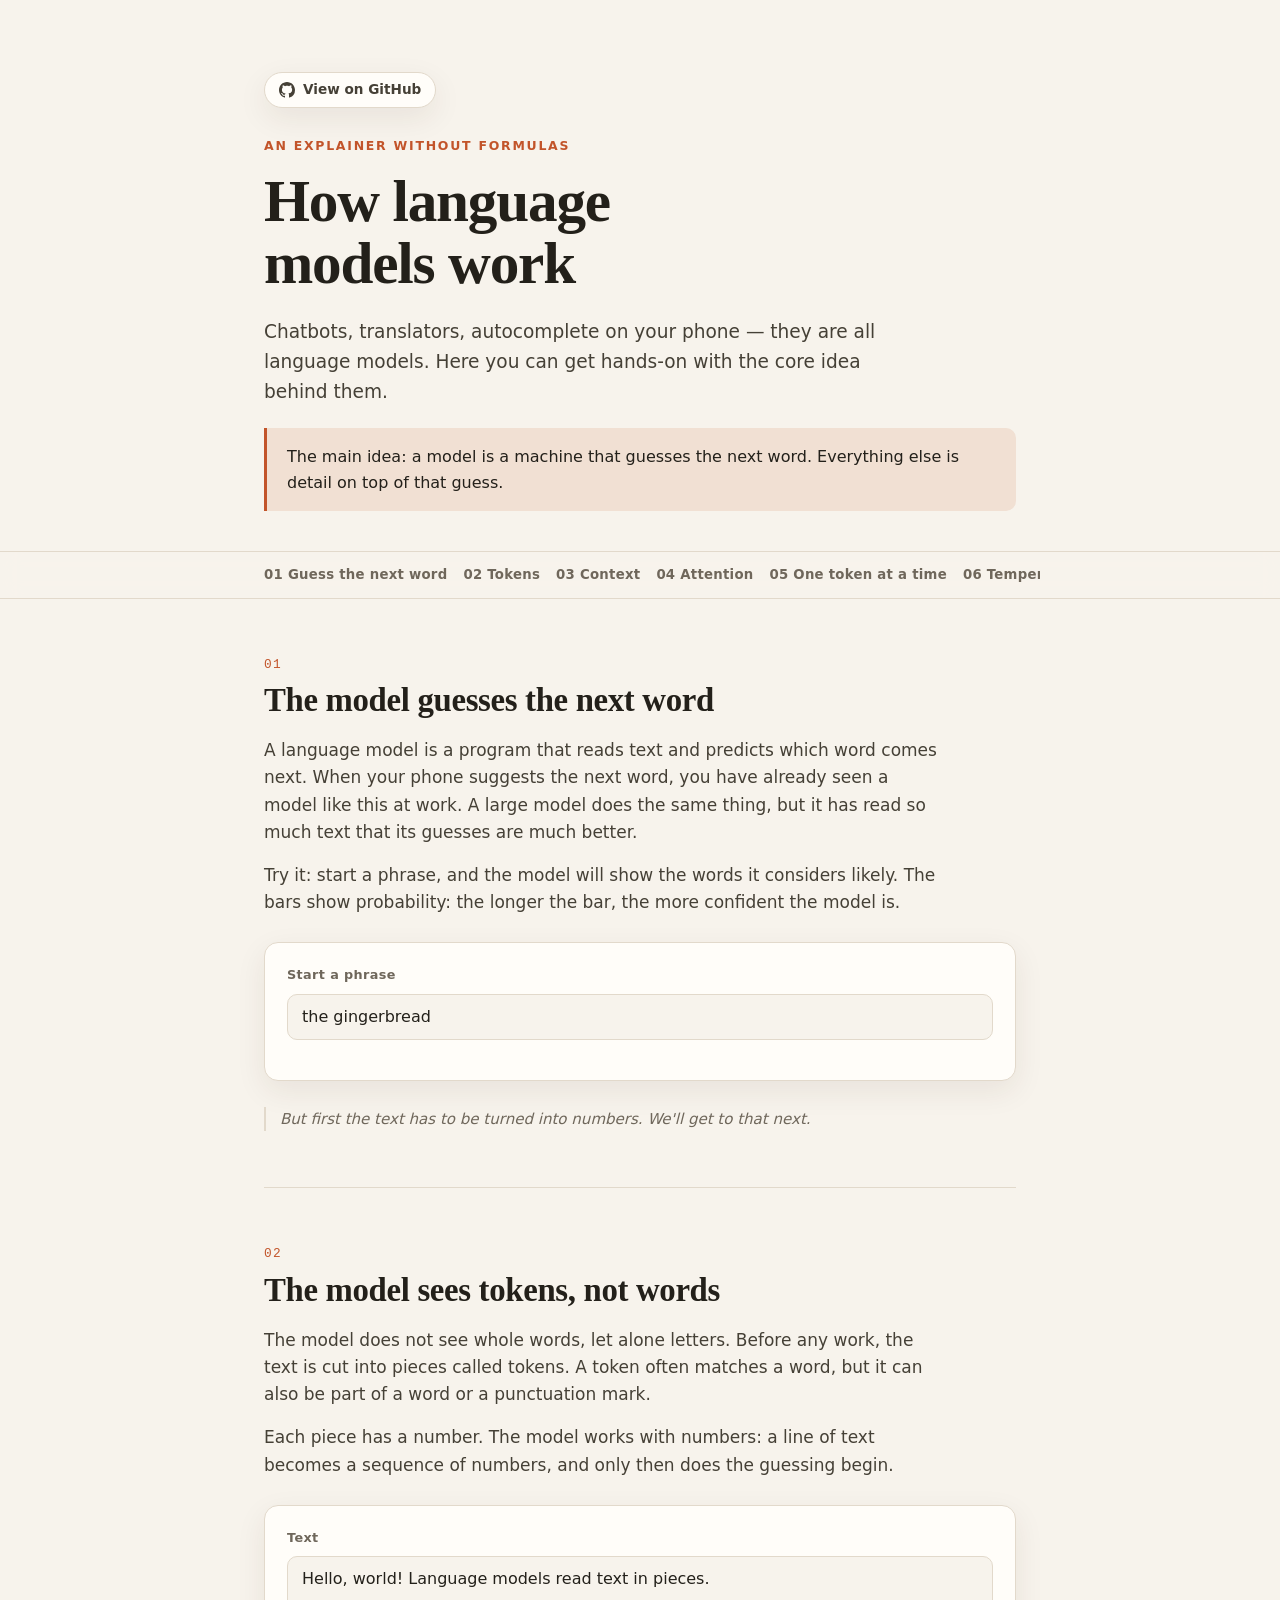
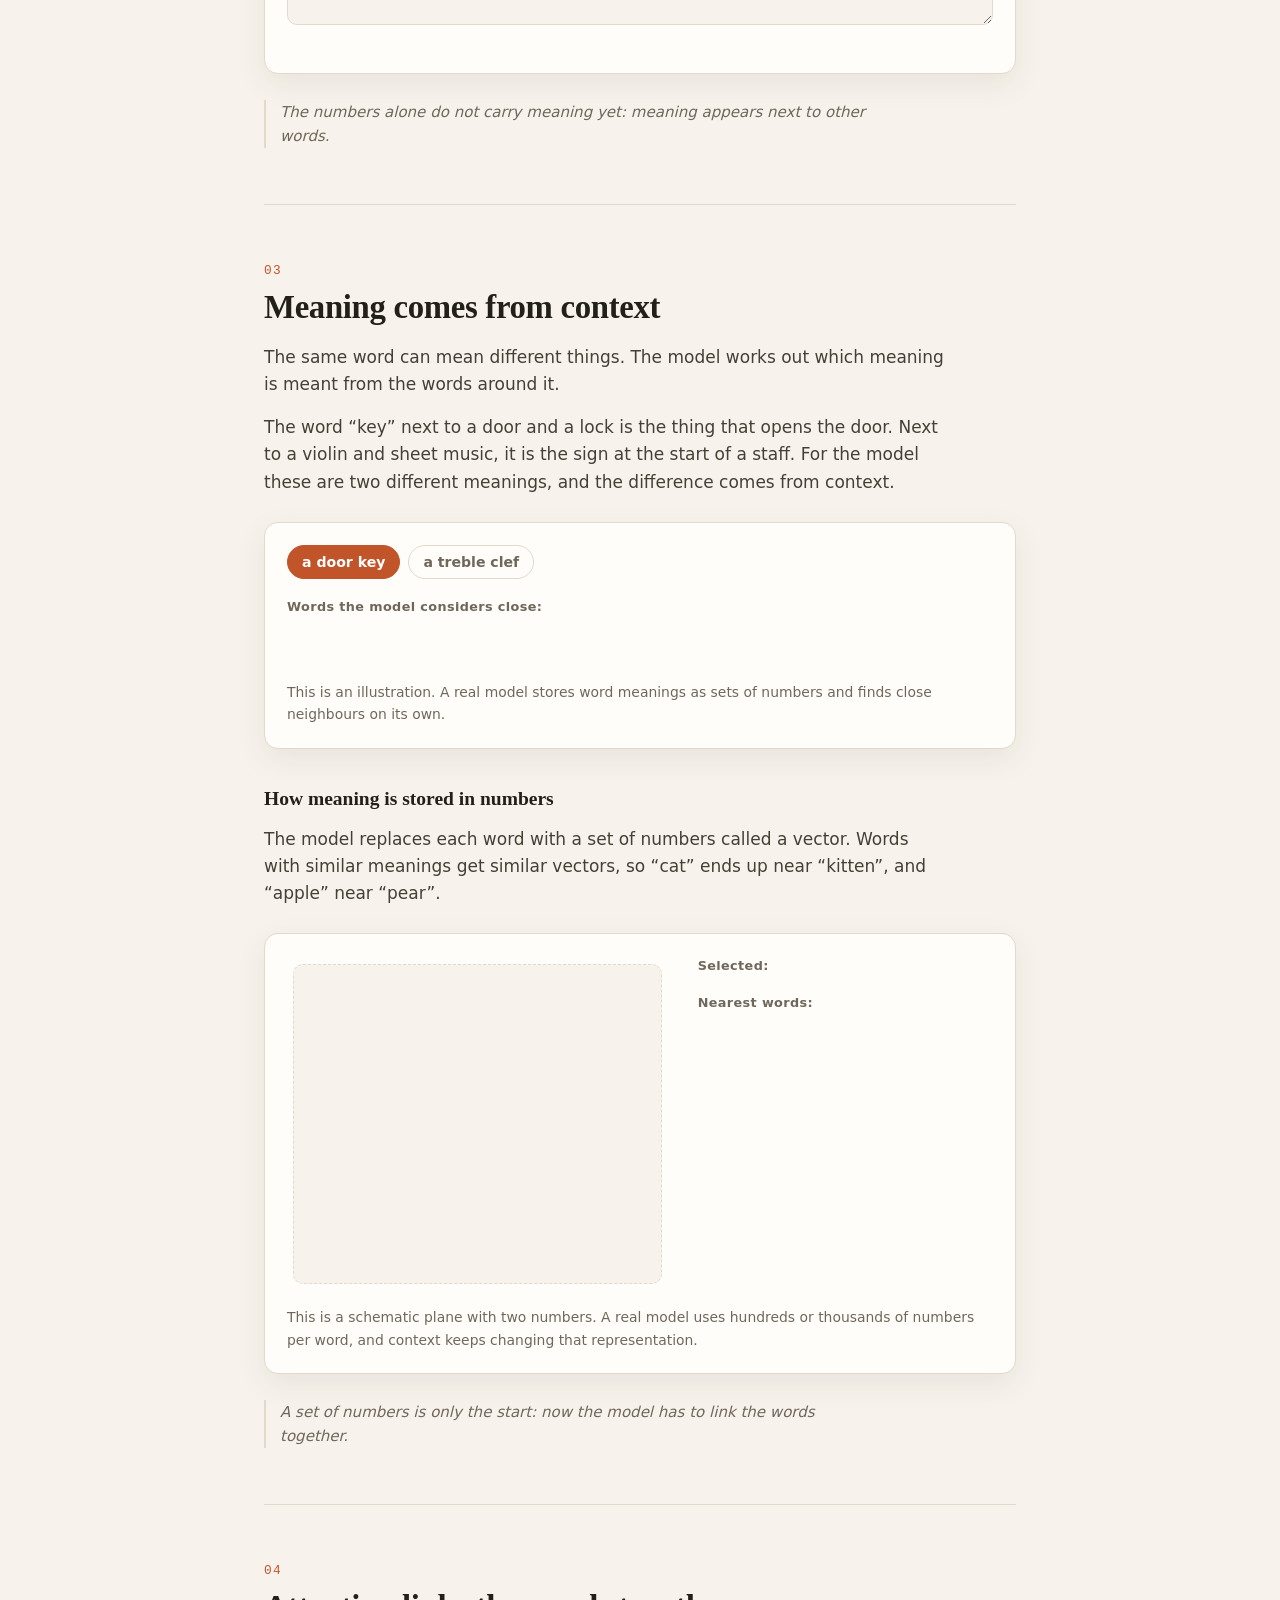
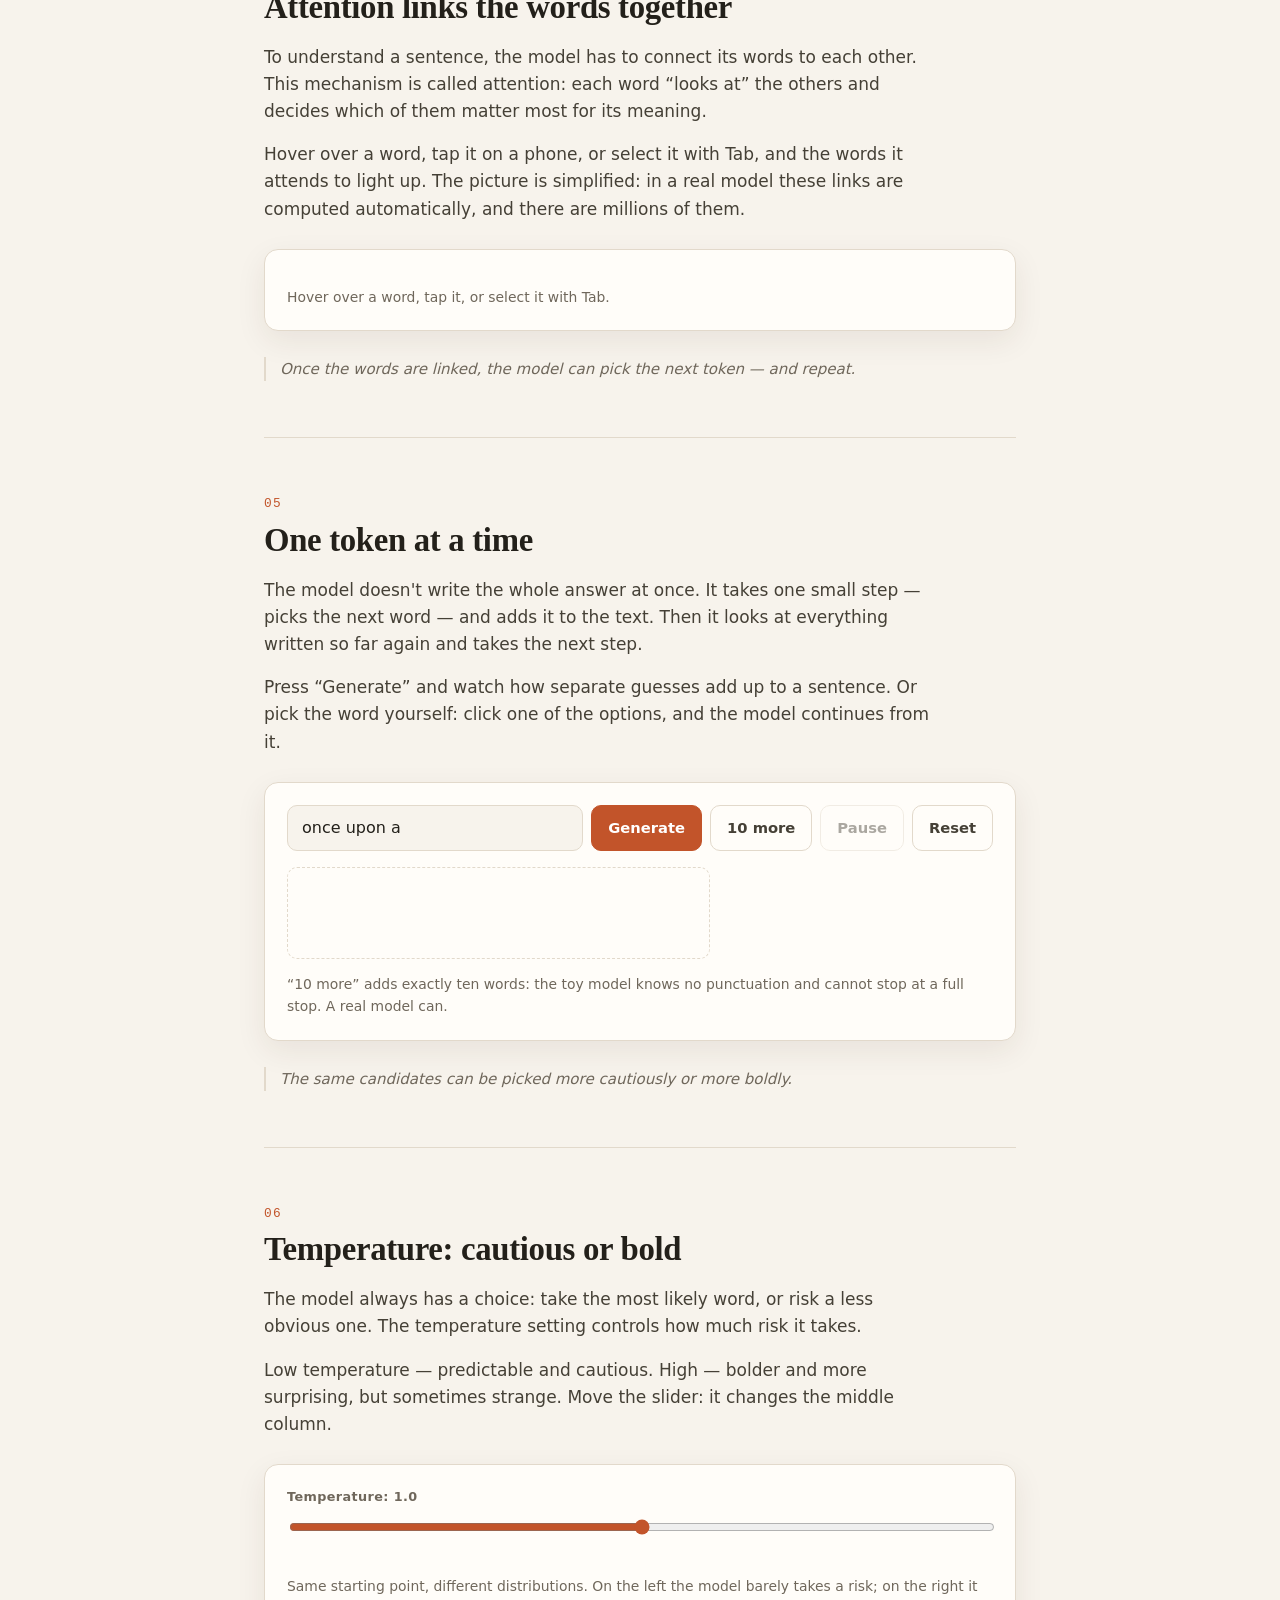
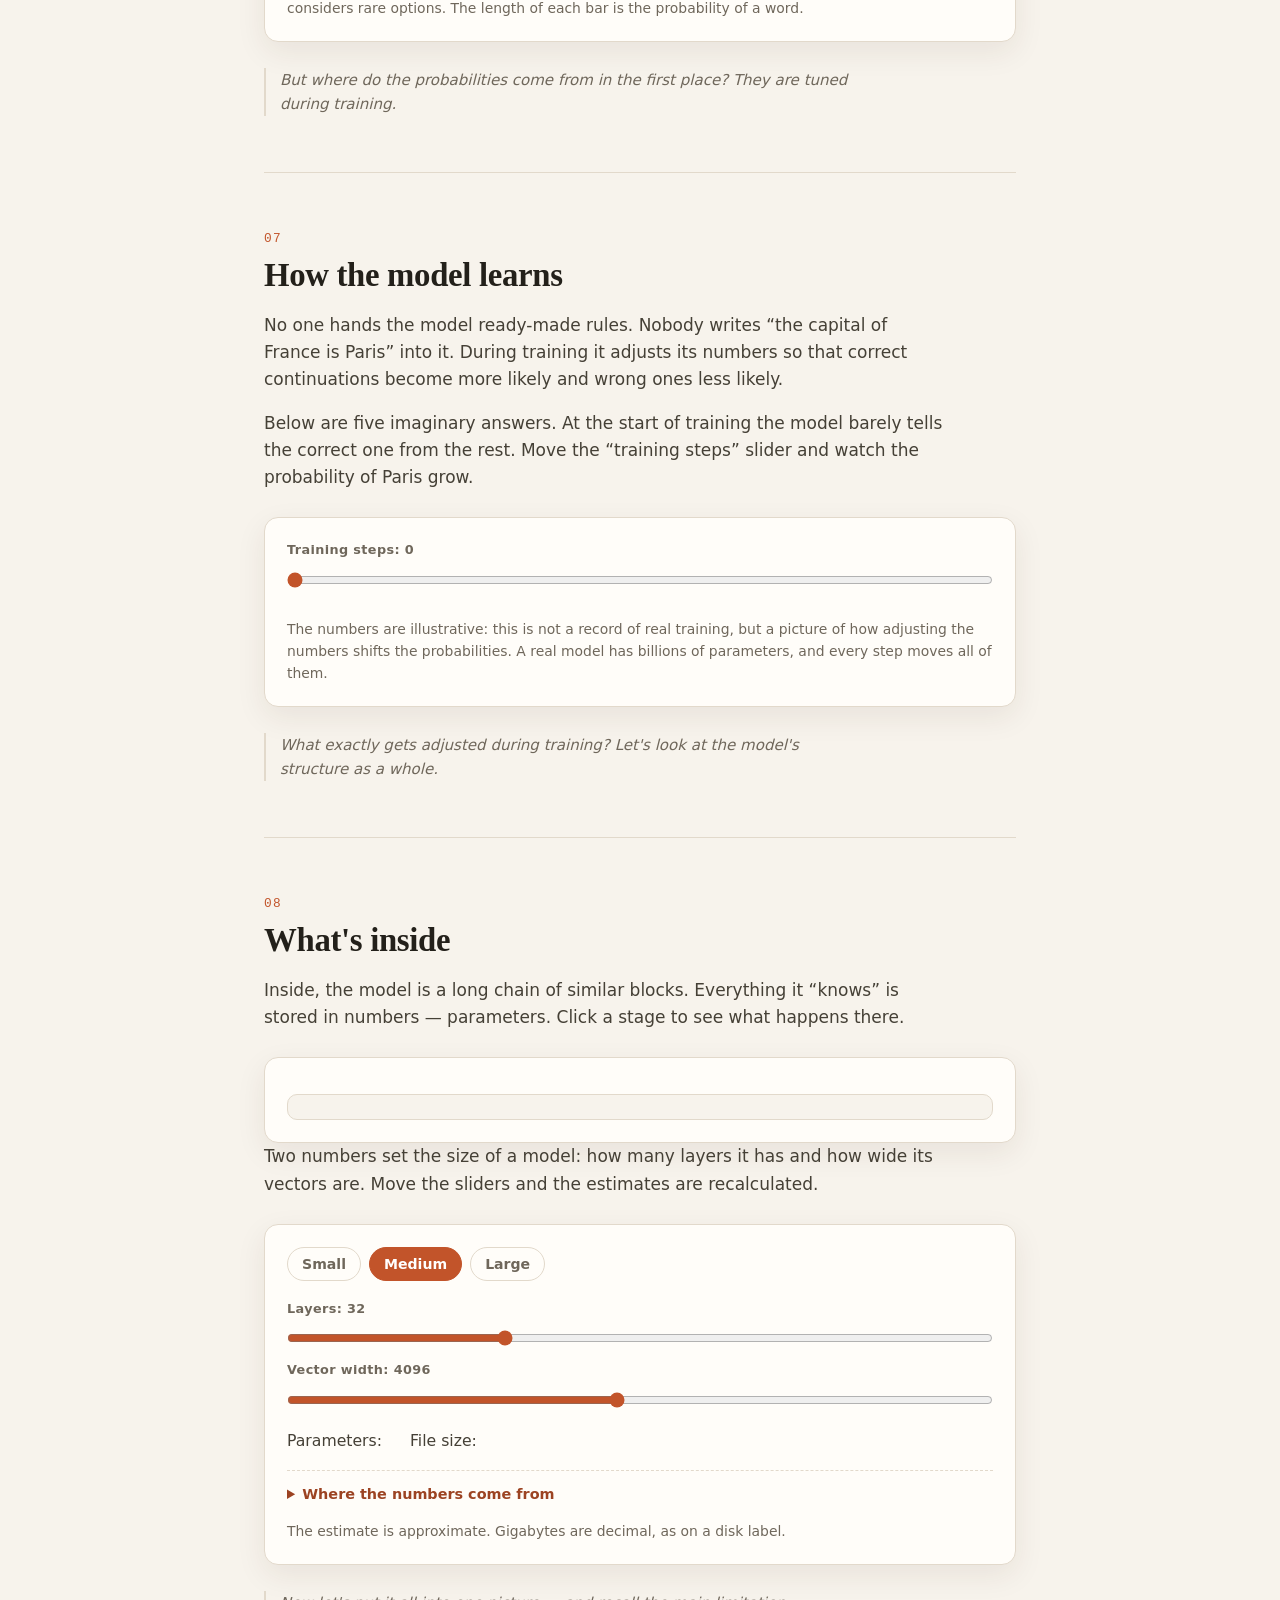
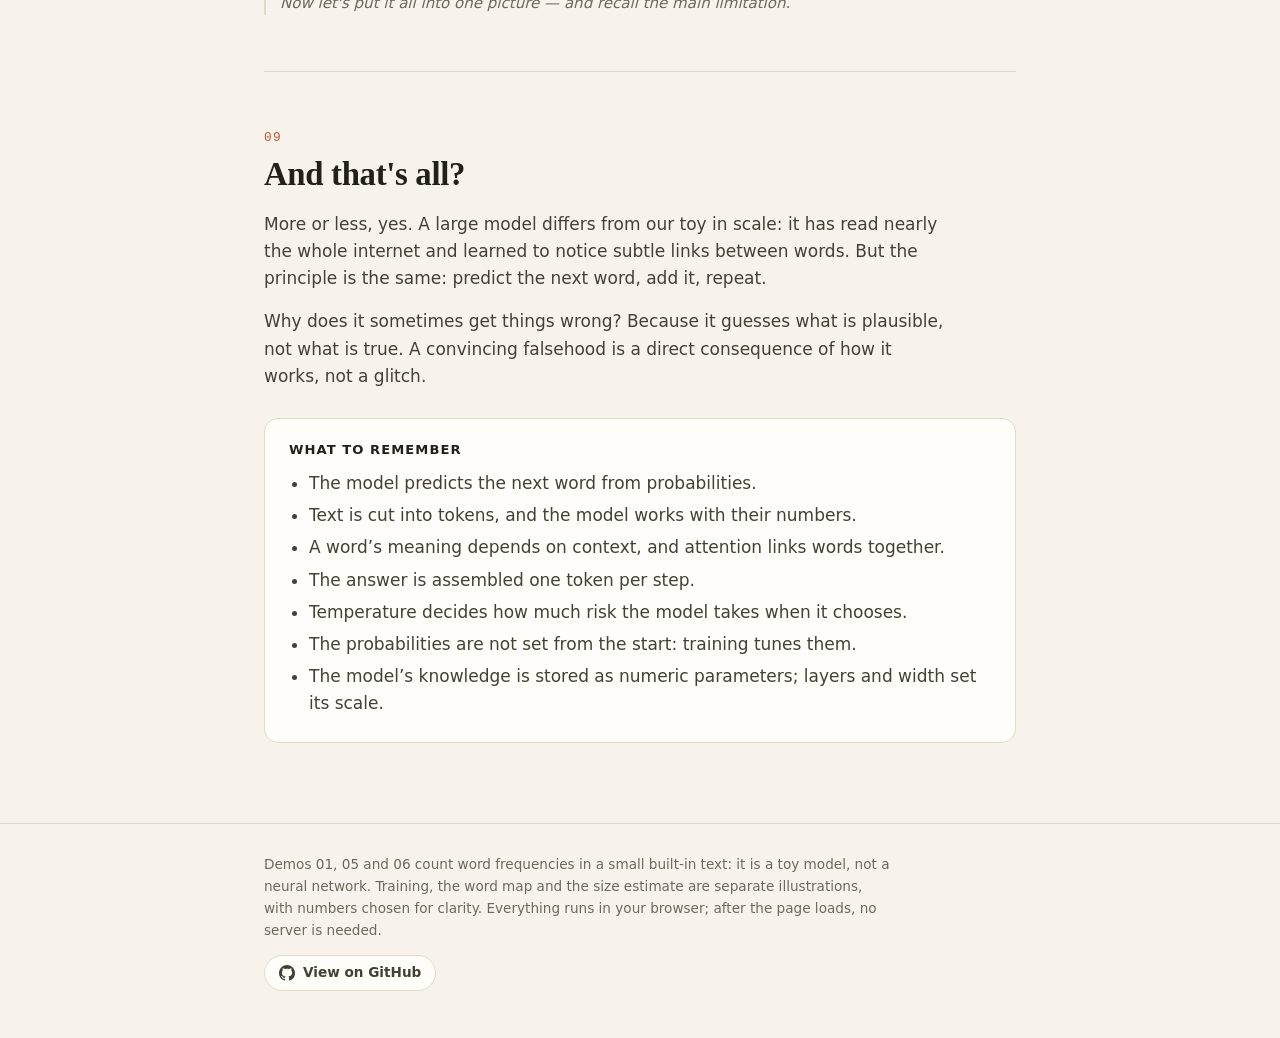
==== src/index.html @ de02f4bb "Add multilingual static site (en/ru/de) with SEO and GitHub link - Build one static page per languag" ====
<!DOCTYPE html>
<html lang="en">
<head>
  <meta charset="utf-8">
  <meta name="viewport" content="width=device-width, initial-scale=1">
  <title data-i18n="meta.title">How Language Models Work — Visually</title>
  <meta name="description" content="" data-i18n-attr="content:meta.description">
  <link rel="stylesheet" href="styles.css">
</head>
<body>
  <header class="hero">
    <div class="wrap">
      <div class="top-bar">
        <!-- language-switcher -->
        <a class="gh-link" href="https://github.com/atdtn/llm-howto" target="_blank" rel="noopener"><svg class="gh-icon" viewBox="0 0 16 16" aria-hidden="true" focusable="false"><path fill="currentColor" d="M8 0C3.58 0 0 3.58 0 8c0 3.54 2.29 6.53 5.47 7.59.4.07.55-.17.55-.38 0-.19-.01-.82-.01-1.49-2.01.37-2.53-.49-2.69-.94-.09-.23-.48-.94-.82-1.13-.28-.15-.68-.52-.01-.53.63-.01 1.08.58 1.23.82.72 1.21 1.87.87 2.33.66.07-.52.28-.87.51-1.07-1.78-.2-3.64-.89-3.64-3.95 0-.87.31-1.59.82-2.15-.08-.2-.36-1.02.08-2.12 0 0 .67-.21 2.2.82.64-.18 1.32-.27 2-.27.68 0 1.36.09 2 .27 1.53-1.04 2.2-.82 2.2-.82.44 1.1.16 1.92.08 2.12.51.56.82 1.27.82 2.15 0 3.07-1.87 3.75-3.65 3.95.29.25.54.73.54 1.48 0 1.07-.01 1.93-.01 2.2 0 .21.15.46.55.38A8.013 8.013 0 0016 8c0-4.42-3.58-8-8-8z"/></svg><span data-i18n="github.label">View on GitHub</span></a>
      </div>
      <p class="kicker" data-i18n="hero.kicker">An explainer without formulas</p>
      <h1 data-i18n-html="hero.title">How language<br>models work</h1>
      <p class="lead" data-i18n="hero.lead">Chatbots, translators, autocomplete on your phone — they are all language models. Here you can get hands-on with the core idea behind them.</p>
      <p class="hero-callout" data-i18n="hero.callout">The main idea: a model is a machine that guesses the next word. Everything else is detail on top of that guess.</p>
    </div>
  </header>

  <nav class="toc" data-i18n-attr="aria-label:toc.label" aria-label="Sections">
    <div class="wrap">
      <a href="#predict" data-i18n="toc.predict">01 Guess the next word</a>
      <a href="#tokens" data-i18n="toc.tokens">02 Tokens</a>
      <a href="#context" data-i18n="toc.context">03 Context</a>
      <a href="#attention" data-i18n="toc.attention">04 Attention</a>
      <a href="#generate" data-i18n="toc.generate">05 One token at a time</a>
      <a href="#temperature" data-i18n="toc.temperature">06 Temperature</a>
      <a href="#learn" data-i18n="toc.learn">07 Learning</a>
      <a href="#inside" data-i18n="toc.inside">08 Inside</a>
      <a href="#finale" data-i18n="toc.finale">09 Wrap-up</a>
    </div>
  </nav>

  <main class="wrap">

    <section id="predict">
      <p class="num">01</p>
      <h2 data-i18n="predict.title">The model guesses the next word</h2>
      <p data-i18n="predict.p1">A language model is a program that reads text and predicts which word comes next. When your phone suggests the next word, you have already seen a model like this at work. A large model does the same thing, but it has read so much text that its guesses are much better.</p>
      <p data-i18n="predict.p2">Try it: start a phrase, and the model will show the words it considers likely. The bars show probability: the longer the bar, the more confident the model is.</p>

      <div class="demo" id="demo-predict">
        <label class="field-label" for="predict-input" data-i18n="predict.inputLabel">Start a phrase</label>
        <input id="predict-input" class="text-input" value="the gingerbread" data-i18n-value="predict.defaultInput" autocomplete="off" spellcheck="false">
        <div class="predict-out" id="predict-out" aria-live="polite"></div>
        <p class="demo-note" id="predict-note"></p>
      </div>

      <p class="bridge" data-i18n="predict.bridge">But first the text has to be turned into numbers. We'll get to that next.</p>
    </section>

    <section id="tokens">
      <p class="num">02</p>
      <h2 data-i18n="tokens.title">The model sees tokens, not words</h2>
      <p data-i18n="tokens.p1">The model does not see whole words, let alone letters. Before any work, the text is cut into pieces called tokens. A token often matches a word, but it can also be part of a word or a punctuation mark.</p>
      <p data-i18n="tokens.p2">Each piece has a number. The model works with numbers: a line of text becomes a sequence of numbers, and only then does the guessing begin.</p>

      <div class="demo">
        <label class="field-label" for="tokens-input" data-i18n="tokens.inputLabel">Text</label>
        <textarea id="tokens-input" class="text-input" rows="2" spellcheck="false" data-i18n-value="tokens.defaultText">Hello, world! Language models read text in pieces.</textarea>
        <div class="token-chips" id="tokens-out"></div>
        <p class="demo-note" id="tokens-note"></p>
      </div>

      <p class="bridge" data-i18n="tokens.bridge">The numbers alone do not carry meaning yet: meaning appears next to other words.</p>
    </section>

    <section id="context">
      <p class="num">03</p>
      <h2 data-i18n="context.title">Meaning comes from context</h2>
      <p data-i18n="context.p1">The same word can mean different things. The model works out which meaning is meant from the words around it.</p>
      <p data-i18n="context.p2">The word “key” next to a door and a lock is the thing that opens the door. Next to a violin and sheet music, it is the sign at the start of a staff. For the model these are two different meanings, and the difference comes from context.</p>

      <div class="demo">
        <div class="context-switch" role="tablist" data-i18n-attr="aria-label:context.tabsLabel" aria-label="Contexts of the word “key”">
          <button class="context-tab is-active" data-context="door" role="tab" aria-selected="true" data-i18n="context.tab.door">a door key</button>
          <button class="context-tab" data-context="music" role="tab" aria-selected="false" data-i18n="context.tab.music">a treble clef</button>
        </div>
        <p class="context-sentence" id="context-sentence"></p>
        <p class="field-label" data-i18n="context.neighborsLabel">Words the model considers close:</p>
        <div class="neighbor-chips" id="context-out"></div>
        <p class="demo-note" data-i18n="context.note">This is an illustration. A real model stores word meanings as sets of numbers and finds close neighbours on its own.</p>
      </div>

      <h3 class="subhead" data-i18n="context.subhead">How meaning is stored in numbers</h3>
      <p data-i18n="context.p3">The model replaces each word with a set of numbers called a vector. Words with similar meanings get similar vectors, so “cat” ends up near “kitten”, and “apple” near “pear”.</p>

      <div class="demo">
        <div class="embedding-layout">
          <div class="embedding-plot" id="embedding-plot" role="group" data-i18n-attr="aria-label:embeddings.mapLabel" aria-label="A schematic word map"></div>
          <div class="embedding-info">
            <p class="field-label"><span data-i18n="embeddings.selected">Selected:</span> <strong id="embedding-word"></strong></p>
            <p class="embedding-vector" id="embedding-vector"></p>
            <p class="field-label" data-i18n="embeddings.nearest">Nearest words:</p>
            <ul class="embedding-near" id="embedding-near"></ul>
          </div>
        </div>
        <p class="demo-note" data-i18n="embeddings.note">This is a schematic plane with two numbers. A real model uses hundreds or thousands of numbers per word, and context keeps changing that representation.</p>
      </div>

      <p class="bridge" data-i18n="context.bridge">A set of numbers is only the start: now the model has to link the words together.</p>
    </section>

    <section id="attention">
      <p class="num">04</p>
      <h2 data-i18n="attention.title">Attention links the words together</h2>
      <p data-i18n="attention.p1">To understand a sentence, the model has to connect its words to each other. This mechanism is called attention: each word “looks at” the others and decides which of them matter most for its meaning.</p>
      <p data-i18n="attention.p2">Hover over a word, tap it on a phone, or select it with Tab, and the words it attends to light up. The picture is simplified: in a real model these links are computed automatically, and there are millions of them.</p>

      <div class="demo">
        <div class="attention-sentence" id="attention-sentence"></div>
        <p class="demo-note" id="attention-caption" aria-live="polite" data-i18n="attention.caption">Hover over a word, tap it, or select it with Tab.</p>
      </div>

      <p class="bridge" data-i18n="attention.bridge">Once the words are linked, the model can pick the next token — and repeat.</p>
    </section>

    <section id="generate">
      <p class="num">05</p>
      <h2 data-i18n="generate.title">One token at a time</h2>
      <p data-i18n="generate.p1">The model doesn't write the whole answer at once. It takes one small step — picks the next word — and adds it to the text. Then it looks at everything written so far again and takes the next step.</p>
      <p data-i18n="generate.p2">Press “Generate” and watch how separate guesses add up to a sentence. Or pick the word yourself: click one of the options, and the model continues from it.</p>

      <div class="demo">
        <div class="generate-controls">
          <input id="generate-input" class="text-input" value="once upon a" data-i18n-value="generate.defaultInput" spellcheck="false" data-i18n-attr="aria-label:generate.inputLabel">
          <button class="btn" id="generate-start" data-i18n="generate.start">Generate</button>
          <button class="btn btn-ghost" id="generate-more" data-i18n="generate.more">10 more</button>
          <button class="btn btn-ghost" id="generate-pause" disabled data-i18n="generate.pause">Pause</button>
          <button class="btn btn-ghost" id="generate-reset" data-i18n="generate.reset">Reset</button>
        </div>
        <div class="generate-body">
          <div class="generate-text" id="generate-output" aria-live="polite"></div>
          <div class="generate-candidates" id="generate-candidates"></div>
        </div>
        <p class="demo-note" data-i18n="generate.note">“10 more” adds exactly ten words: the toy model knows no punctuation and cannot stop at a full stop. A real model can.</p>
      </div>

      <p class="bridge" data-i18n="generate.bridge">The same candidates can be picked more cautiously or more boldly.</p>
    </section>

    <section id="temperature">
      <p class="num">06</p>
      <h2 data-i18n="temperature.title">Temperature: cautious or bold</h2>
      <p data-i18n="temperature.p1">The model always has a choice: take the most likely word, or risk a less obvious one. The temperature setting controls how much risk it takes.</p>
      <p data-i18n="temperature.p2">Low temperature — predictable and cautious. High — bolder and more surprising, but sometimes strange. Move the slider: it changes the middle column.</p>

      <div class="demo">
        <label class="field-label" for="temp-slider"><span data-i18n="temperature.sliderLabel">Temperature:</span> <span id="temp-value">1.0</span></label>
        <input type="range" id="temp-slider" min="0" max="2" step="0.1" value="1">
        <div class="temp-columns" id="temp-columns"></div>
        <p class="demo-note" data-i18n="temperature.note">Same starting point, different distributions. On the left the model barely takes a risk; on the right it considers rare options. The length of each bar is the probability of a word.</p>
      </div>

      <p class="bridge" data-i18n="temperature.bridge">But where do the probabilities come from in the first place? They are tuned during training.</p>
    </section>

    <section id="learn">
      <p class="num">07</p>
      <h2 data-i18n="learn.title">How the model learns</h2>
      <p data-i18n="learn.p1">No one hands the model ready-made rules. Nobody writes “the capital of France is Paris” into it. During training it adjusts its numbers so that correct continuations become more likely and wrong ones less likely.</p>
      <p data-i18n="learn.p2">Below are five imaginary answers. At the start of training the model barely tells the correct one from the rest. Move the “training steps” slider and watch the probability of Paris grow.</p>

      <div class="demo">
        <label class="field-label" for="learn-slider"><span data-i18n="learn.sliderLabel">Training steps:</span> <output id="learn-step">0</output></label>
        <input type="range" id="learn-slider" min="0" max="100" step="1" value="0">
        <div class="learn-list" id="learn-out" aria-live="polite"></div>
        <p class="demo-note" data-i18n="learn.note">The numbers are illustrative: this is not a record of real training, but a picture of how adjusting the numbers shifts the probabilities. A real model has billions of parameters, and every step moves all of them.</p>
      </div>

      <p class="bridge" data-i18n="learn.bridge">What exactly gets adjusted during training? Let's look at the model's structure as a whole.</p>
    </section>

    <section id="inside">
      <p class="num">08</p>
      <h2 data-i18n="inside.title">What's inside</h2>
      <p data-i18n="inside.p1">Inside, the model is a long chain of similar blocks. Everything it “knows” is stored in numbers — parameters. Click a stage to see what happens there.</p>

      <div class="demo">
        <div class="architecture-stages" id="inside-stages" role="group" data-i18n-attr="aria-label:inside.stagesLabel" aria-label="Stages of the model"></div>
        <div class="stage-description" id="inside-description" aria-live="polite"></div>
      </div>

      <p data-i18n="inside.p2">Two numbers set the size of a model: how many layers it has and how wide its vectors are. Move the sliders and the estimates are recalculated.</p>

      <div class="demo">
        <div class="params-presets" role="group" data-i18n-attr="aria-label:inside.presetsLabel" aria-label="Model size">
          <button class="context-tab" data-preset="small" aria-pressed="false" data-i18n="inside.preset.small">Small</button>
          <button class="context-tab is-active" data-preset="medium" aria-pressed="true" data-i18n="inside.preset.medium">Medium</button>
          <button class="context-tab" data-preset="large" aria-pressed="false" data-i18n="inside.preset.large">Large</button>
        </div>

        <label class="field-label" for="params-layers"><span data-i18n="inside.layers">Layers:</span> <output id="params-layers-value">32</output></label>
        <input type="range" id="params-layers" min="4" max="96" step="1" value="32">

        <label class="field-label" for="params-width"><span data-i18n="inside.width">Vector width:</span> <output id="params-width-value">4096</output></label>
        <input type="range" id="params-width" min="512" max="8192" step="256" value="4096">

        <div class="params-results">
          <p><span data-i18n="inside.params">Parameters:</span> <strong id="params-count"></strong></p>
          <p><span data-i18n="inside.size">File size:</span> <strong id="params-size"></strong></p>
        </div>

        <details class="formula">
          <summary data-i18n="inside.formulaSummary">Where the numbers come from</summary>
          <p data-i18n="inside.formula">Estimate: 12 · L · d² parameters in the blocks plus 2 · V · d in the embeddings and output layer, where L is the number of layers, d the width and V the vocabulary size (here 50,000). File size is 2 bytes per parameter (fp16).</p>
          <p data-i18n="inside.formulaNote">This is a simplification: real models have extra components, and a running model needs more memory than its weight file.</p>
        </details>

        <p class="demo-note" data-i18n="inside.note">The estimate is approximate. Gigabytes are decimal, as on a disk label.</p>
      </div>

      <p class="bridge" data-i18n="inside.bridge">Now let's put it all into one picture — and recall the main limitation.</p>
    </section>

    <section id="finale">
      <p class="num">09</p>
      <h2 data-i18n="finale.title">And that's all?</h2>
      <p data-i18n="finale.p1">More or less, yes. A large model differs from our toy in scale: it has read nearly the whole internet and learned to notice subtle links between words. But the principle is the same: predict the next word, add it, repeat.</p>
      <p data-i18n="finale.p2">Why does it sometimes get things wrong? Because it guesses what is plausible, not what is true. A convincing falsehood is a direct consequence of how it works, not a glitch.</p>
      <div class="recap">
        <p class="recap-title" data-i18n="recap.title">What to remember</p>
        <ul>
          <li data-i18n="recap.1">The model predicts the next word from probabilities.</li>
          <li data-i18n="recap.2">Text is cut into tokens, and the model works with their numbers.</li>
          <li data-i18n="recap.3">A word’s meaning depends on context, and attention links words together.</li>
          <li data-i18n="recap.4">The answer is assembled one token per step.</li>
          <li data-i18n="recap.5">Temperature decides how much risk the model takes when it chooses.</li>
          <li data-i18n="recap.6">The probabilities are not set from the start: training tunes them.</li>
          <li data-i18n="recap.7">The model’s knowledge is stored as numeric parameters; layers and width set its scale.</li>
        </ul>
      </div>
    </section>

  </main>

  <footer class="footer">
    <div class="wrap">
      <p data-i18n="footer.text">Demos 01, 05 and 06 count word frequencies in a small built-in text: it is a toy model, not a neural network. Training, the word map and the size estimate are separate illustrations, with numbers chosen for clarity. Everything runs in your browser; after the page loads, no server is needed.</p>
      <p class="footer-links"><a class="gh-link gh-link-inline" href="https://github.com/atdtn/llm-howto" target="_blank" rel="noopener"><svg class="gh-icon" viewBox="0 0 16 16" aria-hidden="true" focusable="false"><path fill="currentColor" d="M8 0C3.58 0 0 3.58 0 8c0 3.54 2.29 6.53 5.47 7.59.4.07.55-.17.55-.38 0-.19-.01-.82-.01-1.49-2.01.37-2.53-.49-2.69-.94-.09-.23-.48-.94-.82-1.13-.28-.15-.68-.52-.01-.53.63-.01 1.08.58 1.23.82.72 1.21 1.87.87 2.33.66.07-.52.28-.87.51-1.07-1.78-.2-3.64-.89-3.64-3.95 0-.87.31-1.59.82-2.15-.08-.2-.36-1.02.08-2.12 0 0 .67-.21 2.2.82.64-.18 1.32-.27 2-.27.68 0 1.36.09 2 .27 1.53-1.04 2.2-.82 2.2-.82.44 1.1.16 1.92.08 2.12.51.56.82 1.27.82 2.15 0 3.07-1.87 3.75-3.65 3.95.29.25.54.73.54 1.48 0 1.07-.01 1.93-.01 2.2 0 .21.15.46.55.38A8.013 8.013 0 0016 8c0-4.42-3.58-8-8-8z"/></svg><span data-i18n="github.label">View on GitHub</span></a></p>
    </div>
  </footer>

  <!-- locale-scripts -->
  <script src="js/i18n.js"></script>
  <script src="js/model.js"></script>
  <script src="js/learn.js"></script>
  <script src="js/params.js"></script>
  <script src="js/embeddings.js"></script>
  <script src="js/generation.js"></script>
  <script src="js/demo/predict.js"></script>
  <script src="js/demo/tokens.js"></script>
  <script src="js/demo/context.js"></script>
  <script src="js/demo/embeddings.js"></script>
  <script src="js/demo/attention.js"></script>
  <script src="js/demo/generate.js"></script>
  <script src="js/demo/temperature.js"></script>
  <script src="js/demo/learn.js"></script>
  <script src="js/demo/inside.js"></script>
  <script src="js/main.js"></script>
</body>
</html>
---- src/styles.css ----
:root {
  --bg: #f7f3ec;
  --card: #fffdf9;
  --ink: #23201a;
  --ink-soft: #454036;
  --muted: #6f675b;
  --line: #e2d9cb;
  --accent: #c2542a;
  --accent-ink: #9c4322;
  --accent-soft: #f1e0d3;
  --good: #2f7d5a;
  --shadow: 0 10px 30px rgba(64, 44, 24, 0.08);
  --radius: 14px;
  --serif: "Iowan Old Style", "Palatino Linotype", Palatino, Georgia, serif;
  --sans: system-ui, -apple-system, "Segoe UI", Roboto, sans-serif;
  --mono: ui-monospace, "SF Mono", Menlo, Consolas, monospace;
}

@media (prefers-color-scheme: dark) {
  :root {
    --bg: #17140f;
    --card: #211d17;
    --ink: #efe9df;
    --ink-soft: #d6cfc2;
    --muted: #a89f90;
    --line: #3a332a;
    --accent: #e07a4a;
    --accent-ink: #f0956b;
    --accent-soft: #35251c;
    --good: #6cc39a;
    --shadow: 0 10px 30px rgba(0, 0, 0, 0.35);
  }
}

* { box-sizing: border-box; }

html { scroll-behavior: smooth; }

body {
  margin: 0;
  background: var(--bg);
  color: var(--ink);
  font-family: var(--sans);
  font-size: 17px;
  line-height: 1.6;
  -webkit-font-smoothing: antialiased;
}

.wrap {
  max-width: 800px;
  margin: 0 auto;
  padding: 0 24px;
}

/* Hero */

.hero {
  padding: 72px 0 40px;
}

/* Language switcher: обычные ссылки между языковыми страницами, работают и без JavaScript. */

.top-bar {
  display: flex;
  flex-wrap: wrap;
  align-items: center;
  justify-content: space-between;
  gap: 12px 16px;
  margin-bottom: 28px;
}

.lang-switch {
  display: flex;
  flex-wrap: wrap;
  gap: 6px;
  font-size: 0.85rem;
}

/* Ссылка на GitHub: «таблетка» с логотипом. */

.gh-link {
  display: inline-flex;
  align-items: center;
  gap: 8px;
  padding: 6px 14px;
  border: 1px solid var(--line);
  border-radius: 999px;
  background: var(--card);
  color: var(--ink-soft);
  font-size: 0.85rem;
  font-weight: 600;
  text-decoration: none;
  box-shadow: var(--shadow);
  transition: color 0.15s, border-color 0.15s, transform 0.15s;
}

.gh-link:hover {
  color: var(--accent-ink);
  border-color: var(--accent);
  transform: translateY(-1px);
}

.gh-link:focus-visible {
  outline: 2px solid var(--accent);
  outline-offset: 3px;
}

.gh-icon {
  width: 16px;
  height: 16px;
  flex: none;
}

.footer .footer-links {
  margin: 14px 0 0;
}

.gh-link-inline { box-shadow: none; }

.lang-switch a {
  padding: 4px 12px;
  border: 1px solid var(--line);
  border-radius: 999px;
  color: var(--muted);
  text-decoration: none;
  background: var(--card);
}

.lang-switch a:hover { color: var(--accent); border-color: var(--accent); }

.lang-switch a.is-current {
  color: var(--accent-ink);
  border-color: var(--accent);
  background: var(--accent-soft);
  font-weight: 600;
}

.kicker {
  margin: 0 0 14px;
  font-size: 0.78rem;
  font-weight: 600;
  letter-spacing: 0.14em;
  text-transform: uppercase;
  color: var(--accent);
}

h1 {
  margin: 0 0 22px;
  font-family: var(--serif);
  font-size: clamp(2.3rem, 6.4vw, 3.7rem);
  line-height: 1.06;
  letter-spacing: -0.02em;
  font-weight: 600;
}

.lead {
  margin: 0 0 22px;
  font-size: 1.16rem;
  color: var(--ink-soft);
  max-width: 34em;
}

.hero-callout {
  margin: 0;
  padding: 16px 20px;
  border-left: 3px solid var(--accent);
  background: var(--accent-soft);
  border-radius: 0 10px 10px 0;
  font-size: 1rem;
  color: var(--ink);
}

/* TOC */

.toc {
  position: sticky;
  top: 0;
  z-index: 10;
  background: color-mix(in srgb, var(--bg) 88%, transparent);
  backdrop-filter: blur(10px);
  border-top: 1px solid var(--line);
  border-bottom: 1px solid var(--line);
}

.toc .wrap {
  display: flex;
  gap: 16px;
  overflow-x: auto;
  padding-top: 12px;
  padding-bottom: 12px;
  scrollbar-width: none;
}

.toc .wrap::-webkit-scrollbar { display: none; }

.toc a {
  flex: 0 0 auto;
  color: var(--muted);
  text-decoration: none;
  font-size: 0.83rem;
  font-weight: 600;
  letter-spacing: 0.02em;
  white-space: nowrap;
}

.toc a:hover { color: var(--accent); }

/* Sections */

section {
  padding: 56px 0;
  border-bottom: 1px solid var(--line);
  scroll-margin-top: 64px;
}

section:last-of-type { border-bottom: 0; }

.num {
  margin: 0 0 6px;
  font-family: var(--mono);
  font-size: 0.8rem;
  letter-spacing: 0.1em;
  color: var(--accent);
}

h2 {
  margin: 0 0 18px;
  font-family: var(--serif);
  font-size: clamp(1.55rem, 4vw, 2.05rem);
  line-height: 1.16;
  letter-spacing: -0.01em;
  font-weight: 600;
}

section > p {
  margin: 0 0 16px;
  color: var(--ink-soft);
  max-width: 40em;
}

/* Demo card */

.demo {
  margin: 26px 0 0;
  padding: 22px;
  background: var(--card);
  border: 1px solid var(--line);
  border-radius: var(--radius);
  box-shadow: var(--shadow);
}

.field-label {
  display: block;
  margin: 0 0 8px;
  font-size: 0.8rem;
  font-weight: 600;
  letter-spacing: 0.03em;
  color: var(--muted);
}

.text-input {
  width: 100%;
  padding: 11px 14px;
  border: 1px solid var(--line);
  border-radius: 10px;
  background: var(--bg);
  color: var(--ink);
  font-family: var(--sans);
  font-size: 1rem;
  line-height: 1.4;
  resize: vertical;
}

.text-input:focus {
  outline: 2px solid var(--accent);
  outline-offset: 1px;
  border-color: transparent;
}

.demo-note {
  margin: 14px 0 0;
  font-size: 0.87rem;
  color: var(--muted);
}

.demo-note:empty { display: none; }

/* Predict demo */

.predict-out {
  margin-top: 18px;
  display: grid;
  gap: 9px;
}

.pred-row {
  display: grid;
  grid-template-columns: minmax(6.5rem, 9rem) 1fr 3.6rem;
  align-items: center;
  gap: 12px;
}

.pred-token {
  font-family: var(--mono);
  font-size: 0.94rem;
  white-space: nowrap;
  overflow: hidden;
  text-overflow: ellipsis;
}

.pred-track {
  height: 10px;
  border-radius: 6px;
  background: var(--accent-soft);
  overflow: hidden;
}

.pred-fill {
  height: 100%;
  width: 0;
  border-radius: 6px;
  background: linear-gradient(90deg, var(--accent), color-mix(in srgb, var(--accent) 60%, #e8b04a));
  transition: width 0.35s ease;
}

.pred-pct {
  font-family: var(--mono);
  font-size: 0.82rem;
  color: var(--muted);
  text-align: right;
}

/* Token chips */

.token-chips {
  margin-top: 18px;
  display: flex;
  flex-wrap: wrap;
  gap: 8px;
  align-items: flex-start;
}

.token-chip {
  display: inline-flex;
  flex-direction: column;
  align-items: center;
  gap: 1px;
  padding: 6px 10px;
  border: 1px solid var(--line);
  border-radius: 9px;
  background: var(--bg);
}

.token-chip .t-text {
  font-family: var(--mono);
  font-size: 0.92rem;
  line-height: 1.2;
  white-space: pre;
}

.token-chip .t-id {
  font-family: var(--mono);
  font-size: 0.66rem;
  color: var(--muted);
}

/* Context demo */

.context-switch {
  display: flex;
  gap: 8px;
  margin-bottom: 18px;
}

.context-tab {
  padding: 8px 14px;
  border: 1px solid var(--line);
  border-radius: 999px;
  background: transparent;
  color: var(--muted);
  font-family: var(--sans);
  font-size: 0.88rem;
  font-weight: 600;
  cursor: pointer;
  transition: all 0.2s ease;
}

.context-tab:hover { border-color: var(--accent); color: var(--accent); }

.context-tab.is-active {
  background: var(--accent);
  border-color: var(--accent);
  color: #fff;
}

@media (prefers-color-scheme: dark) {
  .context-tab.is-active { color: #1a130e; }
}

.context-sentence {
  margin: 0 0 16px;
  font-family: var(--serif);
  font-size: 1.2rem;
  color: var(--ink);
}

.context-sentence em {
  font-style: normal;
  color: var(--accent);
  border-bottom: 2px solid var(--accent);
}

.neighbor-chips {
  display: flex;
  flex-wrap: wrap;
  gap: 8px;
  min-height: 42px;
}

.neighbor-chip {
  padding: 7px 13px;
  border-radius: 999px;
  background: var(--accent-soft);
  color: var(--accent-ink);
  font-size: 0.92rem;
  font-weight: 500;
  animation: chip-in 0.32s ease both;
}

@keyframes chip-in {
  from { opacity: 0; transform: translateY(5px); }
  to { opacity: 1; transform: translateY(0); }
}

/* Attention demo */

.attention-sentence {
  font-family: var(--serif);
  font-size: clamp(1.25rem, 3.4vw, 1.55rem);
  line-height: 1.9;
  margin-bottom: 6px;
}

.aw {
  padding: 2px 5px;
  border-radius: 7px;
  cursor: default;
  transition: background 0.18s ease, color 0.18s ease;
}

.aw:focus-visible {
  outline: 2px solid var(--accent);
  outline-offset: 2px;
}

.aw.is-target {
  background: var(--accent);
  color: #fff;
}

@media (prefers-color-scheme: dark) {
  .aw.is-target { color: #1a130e; }
}

.aw.is-source {
  background: color-mix(in srgb, var(--accent) calc(var(--w, 0.3) * 40%), transparent);
}

/* Generate demo */

.generate-controls {
  display: flex;
  flex-wrap: wrap;
  gap: 8px;
  margin-bottom: 16px;
}

.generate-controls .text-input {
  flex: 1 1 12rem;
  width: auto;
}

.btn {
  padding: 10px 16px;
  border: 1px solid var(--accent);
  border-radius: 10px;
  background: var(--accent);
  color: #fff;
  font-family: var(--sans);
  font-size: 0.92rem;
  font-weight: 600;
  cursor: pointer;
  transition: opacity 0.2s ease;
}

@media (prefers-color-scheme: dark) {
  .btn { color: #1a130e; }
}

.btn:hover { opacity: 0.88; }

.btn:disabled { opacity: 0.45; cursor: default; }

.btn-ghost {
  background: transparent;
  border-color: var(--line);
  color: var(--ink-soft);
}

.generate-body {
  display: grid;
  grid-template-columns: 1.6fr 1fr;
  gap: 18px;
  align-items: start;
}

@media (max-width: 640px) {
  .generate-body { grid-template-columns: 1fr; }
}

.generate-text {
  min-height: 92px;
  padding: 14px 16px;
  border: 1px dashed var(--line);
  border-radius: 10px;
  font-family: var(--serif);
  font-size: 1.12rem;
  line-height: 1.7;
}

.gen-token.is-new {
  color: var(--accent);
  font-weight: 600;
  animation: chip-in 0.25s ease both;
}

.generate-candidates {
  font-size: 0.82rem;
}

.cand-title {
  margin: 0 0 8px;
  color: var(--muted);
  font-size: 0.76rem;
  font-weight: 600;
  letter-spacing: 0.03em;
}

.cand-row {
  display: flex;
  justify-content: space-between;
  gap: 10px;
  padding: 3px 8px;
  border-radius: 6px;
  font-family: var(--mono);
  color: var(--muted);
}

.cand-row.is-chosen {
  background: var(--accent-soft);
  color: var(--accent-ink);
  font-weight: 600;
}

/* Temperature demo */

#temp-slider {
  width: 100%;
  accent-color: var(--accent);
}

.temp-columns {
  margin-top: 18px;
  display: grid;
  grid-template-columns: repeat(3, 1fr);
  gap: 12px;
}

@media (max-width: 640px) {
  .temp-columns { grid-template-columns: 1fr; }
}

.temp-panel {
  padding: 12px 14px;
  border: 1px solid var(--line);
  border-radius: 10px;
  background: var(--bg);
}

.temp-panel.is-focus {
  border-color: var(--accent);
  box-shadow: inset 0 0 0 1px var(--accent);
}

.temp-panel h3 {
  margin: 0 0 8px;
  font-family: var(--mono);
  font-size: 0.74rem;
  font-weight: 600;
  letter-spacing: 0.04em;
  color: var(--muted);
  text-transform: uppercase;
}

.temp-panel p {
  margin: 0;
  font-family: var(--serif);
  font-size: 0.98rem;
  line-height: 1.5;
  color: var(--ink-soft);
  min-height: 0;
}

.temp-bars {
  display: grid;
  gap: 6px;
  margin: 0 0 10px;
}

.temp-bar-row {
  display: grid;
  grid-template-columns: 5rem 1fr 2.4rem;
  align-items: center;
  gap: 7px;
  font-family: var(--mono);
  font-size: 0.76rem;
  color: var(--muted);
}

.temp-bar-row > span:first-child {
  overflow: hidden;
  text-overflow: ellipsis;
  white-space: nowrap;
}

.tp-track {
  height: 6px;
  border-radius: 4px;
  background: var(--accent-soft);
  overflow: hidden;
}

.tp-track i {
  display: block;
  height: 100%;
  border-radius: 4px;
  background: var(--accent);
  transition: width 0.3s ease;
}

.tp-pct { text-align: right; }

.temp-sample {
  margin: 0 !important;
  font-size: 0.9rem !important;
  color: var(--muted) !important;
}

/* Recap */

.recap {
  margin-top: 28px;
  padding: 20px 24px;
  background: var(--card);
  border: 1px solid var(--line);
  border-radius: var(--radius);
}

.recap-title {
  margin: 0 0 10px !important;
  font-weight: 700;
  color: var(--ink) !important;
  font-size: 0.82rem;
  letter-spacing: 0.08em;
  text-transform: uppercase;
}

.recap ul {
  margin: 0;
  padding-left: 20px;
  color: var(--ink-soft);
}

.recap li { margin: 5px 0; }

/* Footer */

.footer {
  margin-top: 24px;
  padding: 30px 0 48px;
  border-top: 1px solid var(--line);
}

.footer p {
  margin: 0;
  font-size: 0.85rem;
  color: var(--muted);
  max-width: 46em;
}

@media (max-width: 560px) {
  body { font-size: 16px; }
  .hero { padding: 48px 0 30px; }
  section { padding: 42px 0; }
  .demo { padding: 16px; }
  .pred-row { grid-template-columns: minmax(4.5rem, 6.5rem) 1fr 3.2rem; gap: 8px; }
}

/* Мостики и подзаголовки */

.bridge {
  margin: 26px 0 0;
  padding-left: 14px;
  border-left: 2px solid var(--line);
  color: var(--muted);
  font-style: italic;
  font-size: 0.94rem;
}

.subhead {
  margin: 34px 0 12px;
  font-family: var(--serif);
  font-size: 1.22rem;
  font-weight: 600;
  color: var(--ink);
}

/* Обучение */

.learn-token {
  display: flex;
  flex-direction: column;
  gap: 2px;
  align-items: flex-start;
}

.answer-badge {
  font-size: 0.62rem;
  font-weight: 700;
  letter-spacing: 0.04em;
  text-transform: uppercase;
  color: var(--good);
}

.pred-track i {
  display: block;
  height: 100%;
  border-radius: 6px;
  background: var(--accent);
  transition: width 0.35s ease;
}

.pred-row.is-answer .pred-track {
  background: color-mix(in srgb, var(--good) 20%, transparent);
}

.pred-row.is-answer .pred-track i {
  background: var(--good);
}

#learn-slider {
  width: 100%;
  margin: 2px 0 16px;
  accent-color: var(--accent);
}

/* Карта слов */

.embedding-layout {
  display: grid;
  grid-template-columns: 1.25fr 0.95fr;
  gap: 22px;
  align-items: start;
}

.embedding-plot {
  position: relative;
  height: 320px;
  margin: 8px 14px 8px 6px;
  border: 1px dashed var(--line);
  border-radius: 10px;
  background: var(--bg);
}

.embedding-point {
  position: absolute;
  display: flex;
  align-items: center;
  gap: 6px;
  padding: 4px 6px;
  border: 0;
  border-radius: 8px;
  background: transparent;
  color: var(--ink);
  font-family: var(--sans);
  font-size: 0.86rem;
  white-space: nowrap;
  cursor: pointer;
  transform: translate(-7px, -50%);
}

.embedding-point:hover { background: var(--accent-soft); }

.embedding-point:focus-visible {
  outline: 2px solid var(--accent);
  outline-offset: 2px;
}

.emb-dot {
  flex: 0 0 auto;
  width: 12px;
  height: 12px;
  border-radius: 50%;
  background: var(--accent);
}

.embedding-point.is-selected .emb-dot {
  background: var(--good);
  box-shadow: 0 0 0 4px color-mix(in srgb, var(--good) 22%, transparent);
}

.embedding-point.is-selected .emb-label {
  font-weight: 700;
  text-decoration: underline;
  text-underline-offset: 3px;
}

.embedding-info { font-size: 0.95rem; }

.embedding-vector {
  margin: 4px 0 16px;
  font-family: var(--mono);
  font-size: 0.95rem;
  color: var(--ink);
}

.embedding-near {
  list-style: none;
  margin: 6px 0 0;
  padding: 0;
  display: grid;
  gap: 6px;
}

.embedding-near li {
  display: flex;
  justify-content: space-between;
  gap: 10px;
  padding: 7px 11px;
  border-radius: 8px;
  background: var(--accent-soft);
}

.emb-distance {
  font-family: var(--mono);
  font-size: 0.85rem;
  color: var(--accent-ink);
}

/* Устройство модели */

.architecture-stages {
  display: grid;
  gap: 4px;
}

.stage-button {
  display: flex;
  justify-content: space-between;
  align-items: baseline;
  gap: 12px;
  width: 100%;
  padding: 11px 14px;
  border: 1px solid var(--line);
  border-radius: 10px;
  background: var(--bg);
  color: var(--ink);
  font-family: var(--sans);
  font-size: 0.95rem;
  text-align: left;
  cursor: pointer;
}

.stage-button:hover { border-color: var(--accent); }

.stage-button:focus-visible {
  outline: 2px solid var(--accent);
  outline-offset: 1px;
}

.stage-button[aria-pressed='true'] {
  border-color: var(--accent);
  background: var(--accent-soft);
}

.stage-name { font-weight: 600; }

.stage-tag {
  font-size: 0.7rem;
  letter-spacing: 0.04em;
  text-transform: uppercase;
  color: var(--muted);
  white-space: nowrap;
}

.stage-arrow {
  padding: 2px 0;
  text-align: center;
  font-size: 0.8rem;
  line-height: 1;
  color: var(--muted);
}

.stage-description {
  margin-top: 14px;
  padding: 12px 14px;
  border: 1px solid var(--line);
  border-radius: 10px;
  background: var(--bg);
}

.stage-description p {
  margin: 0;
  color: var(--ink-soft);
}

.stage-description strong { color: var(--ink); }

.params-presets {
  display: flex;
  flex-wrap: wrap;
  gap: 8px;
  margin-bottom: 18px;
}

#params-layers,
#params-width {
  width: 100%;
  margin: 2px 0 14px;
  accent-color: var(--accent);
}

.params-results {
  display: flex;
  flex-wrap: wrap;
  gap: 8px 28px;
  margin: 6px 0 4px;
}

.params-results p {
  margin: 0;
  font-size: 0.98rem;
  color: var(--ink-soft);
}

.params-results strong {
  font-family: var(--mono);
  font-size: 0.95rem;
  color: var(--ink);
}

.formula {
  margin-top: 16px;
  padding-top: 12px;
  border-top: 1px dashed var(--line);
}

.formula summary {
  cursor: pointer;
  color: var(--accent-ink);
  font-size: 0.9rem;
  font-weight: 600;
}

.formula p {
  margin: 10px 0 0;
  font-size: 0.87rem;
  color: var(--muted);
}

/* Кликабельные кандидаты в генерации */

.cand-row.is-clickable {
  width: 100%;
  border: 1px solid transparent;
  background: var(--bg);
  text-align: left;
  cursor: pointer;
  transition: background 0.15s ease, border-color 0.15s ease;
}

button.cand-row {
  font-family: var(--mono);
  font-size: inherit;
}

.cand-row.is-clickable:hover {
  border-color: var(--accent);
  background: var(--accent-soft);
}

.cand-row.is-clickable:focus-visible {
  outline: 2px solid var(--accent);
  outline-offset: 1px;
}

.cand-row.is-clickable.is-chosen { background: var(--accent-soft); }

@media (max-width: 640px) {
  .embedding-layout { grid-template-columns: 1fr; }
  .embedding-plot { height: 280px; }
  .params-results { flex-direction: column; gap: 4px; }
}

@media (prefers-reduced-motion: reduce) {
  html { scroll-behavior: auto; }
  .pred-fill,
  .pred-track i,
  .tp-track i,
  .neighbor-chip,
  .gen-token {
    animation: none !important;
    transition: none !important;
  }
}
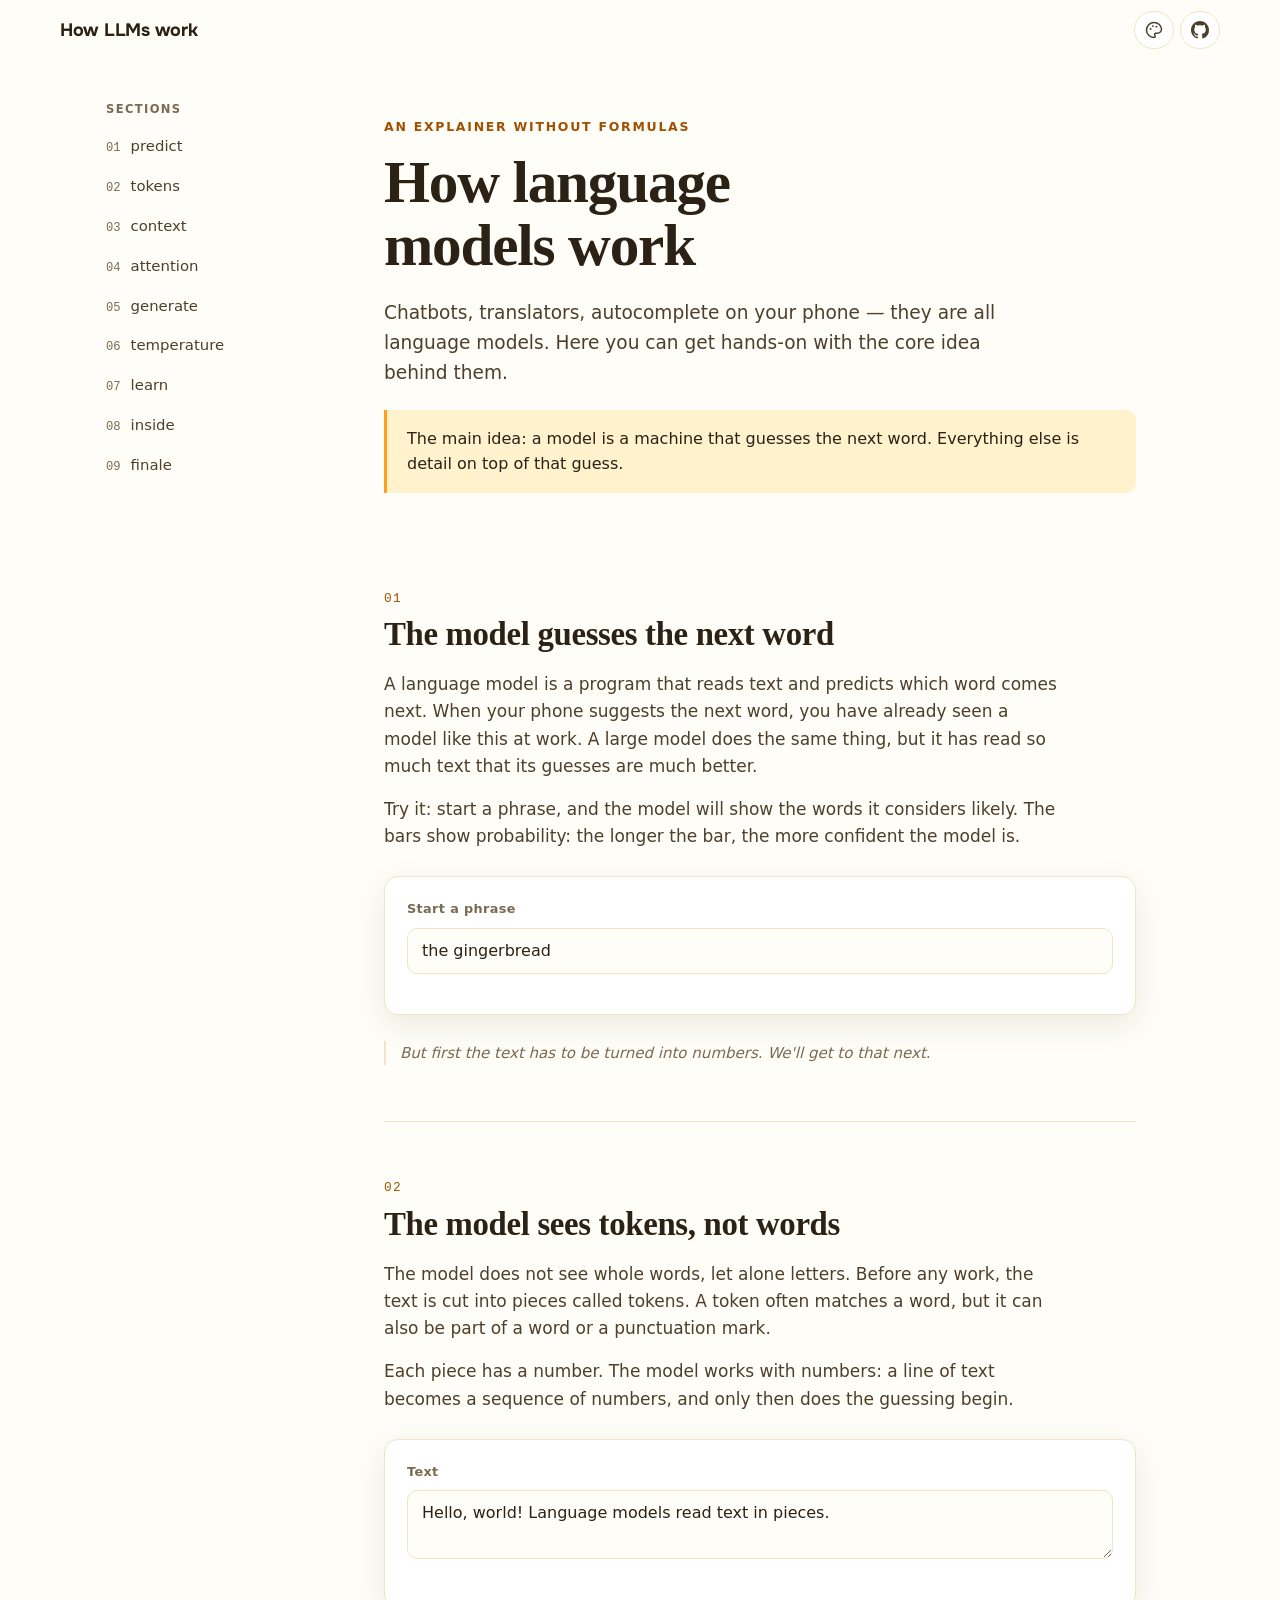
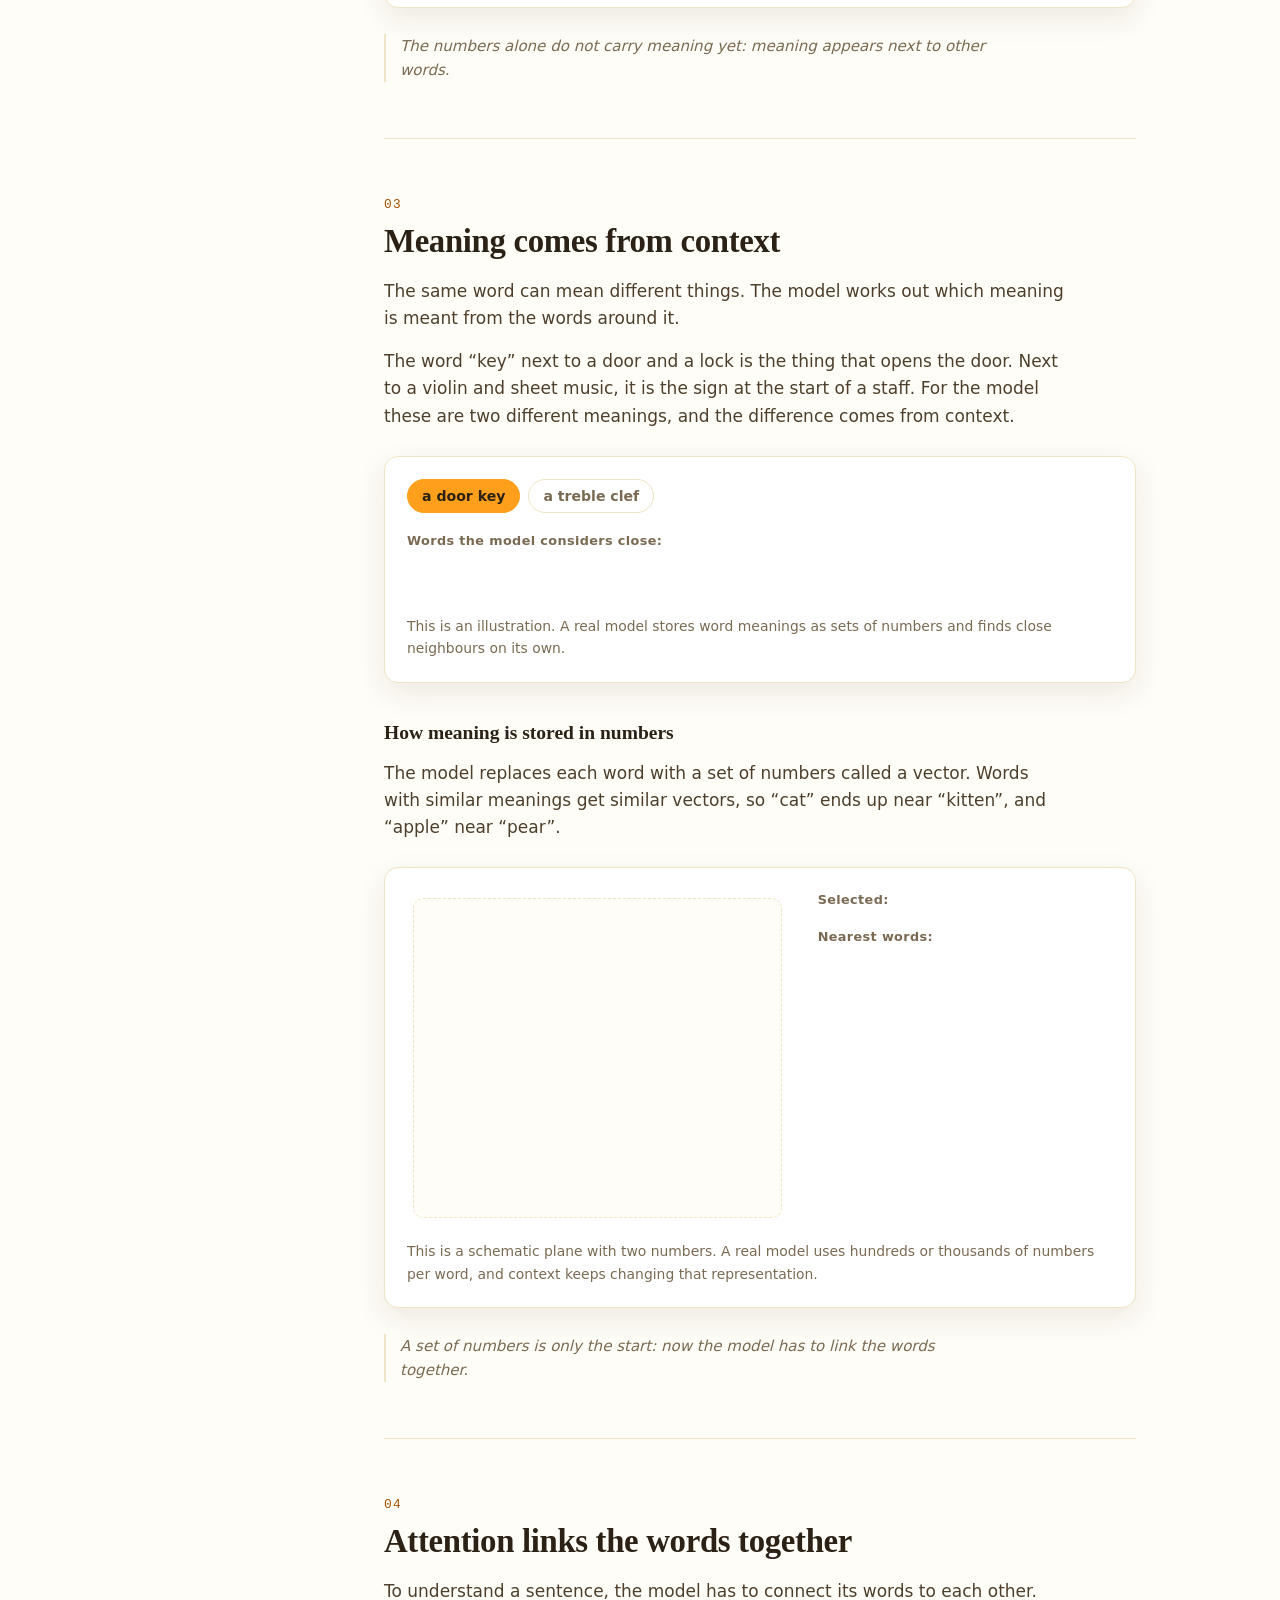
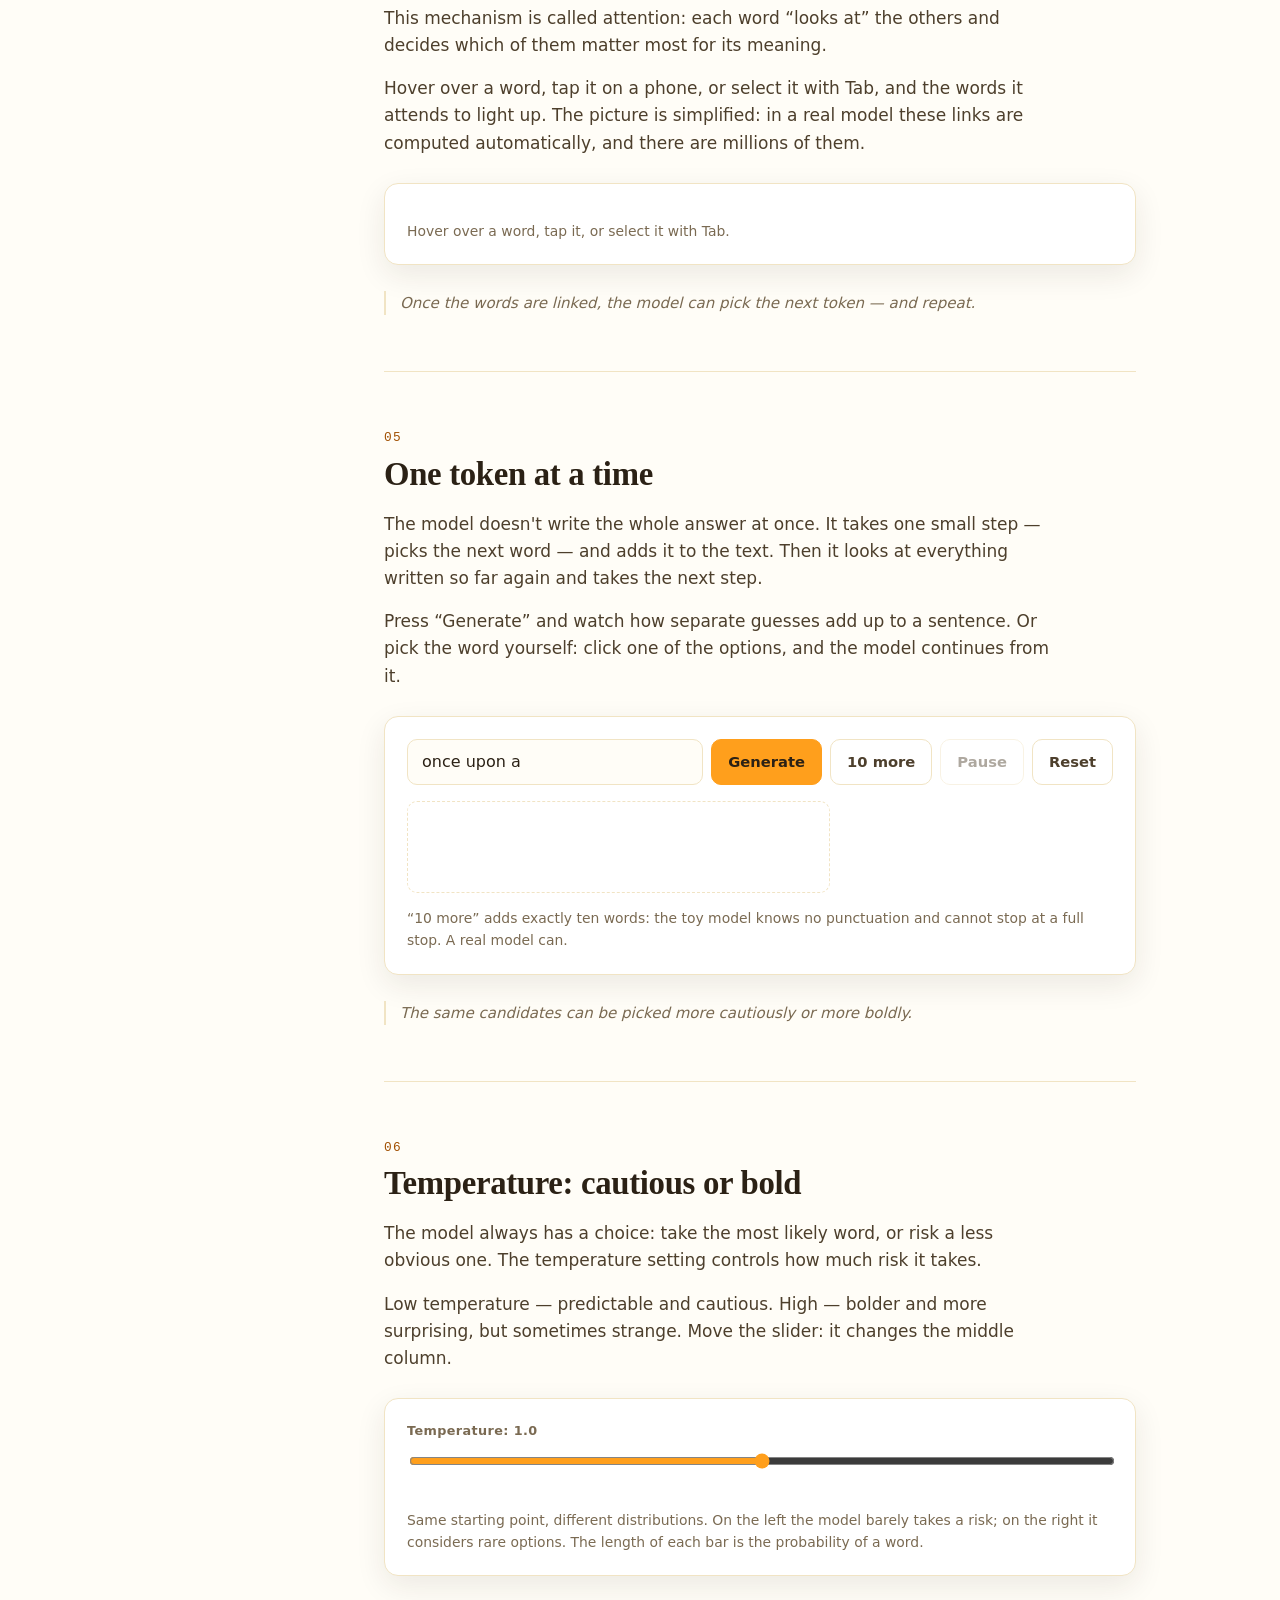
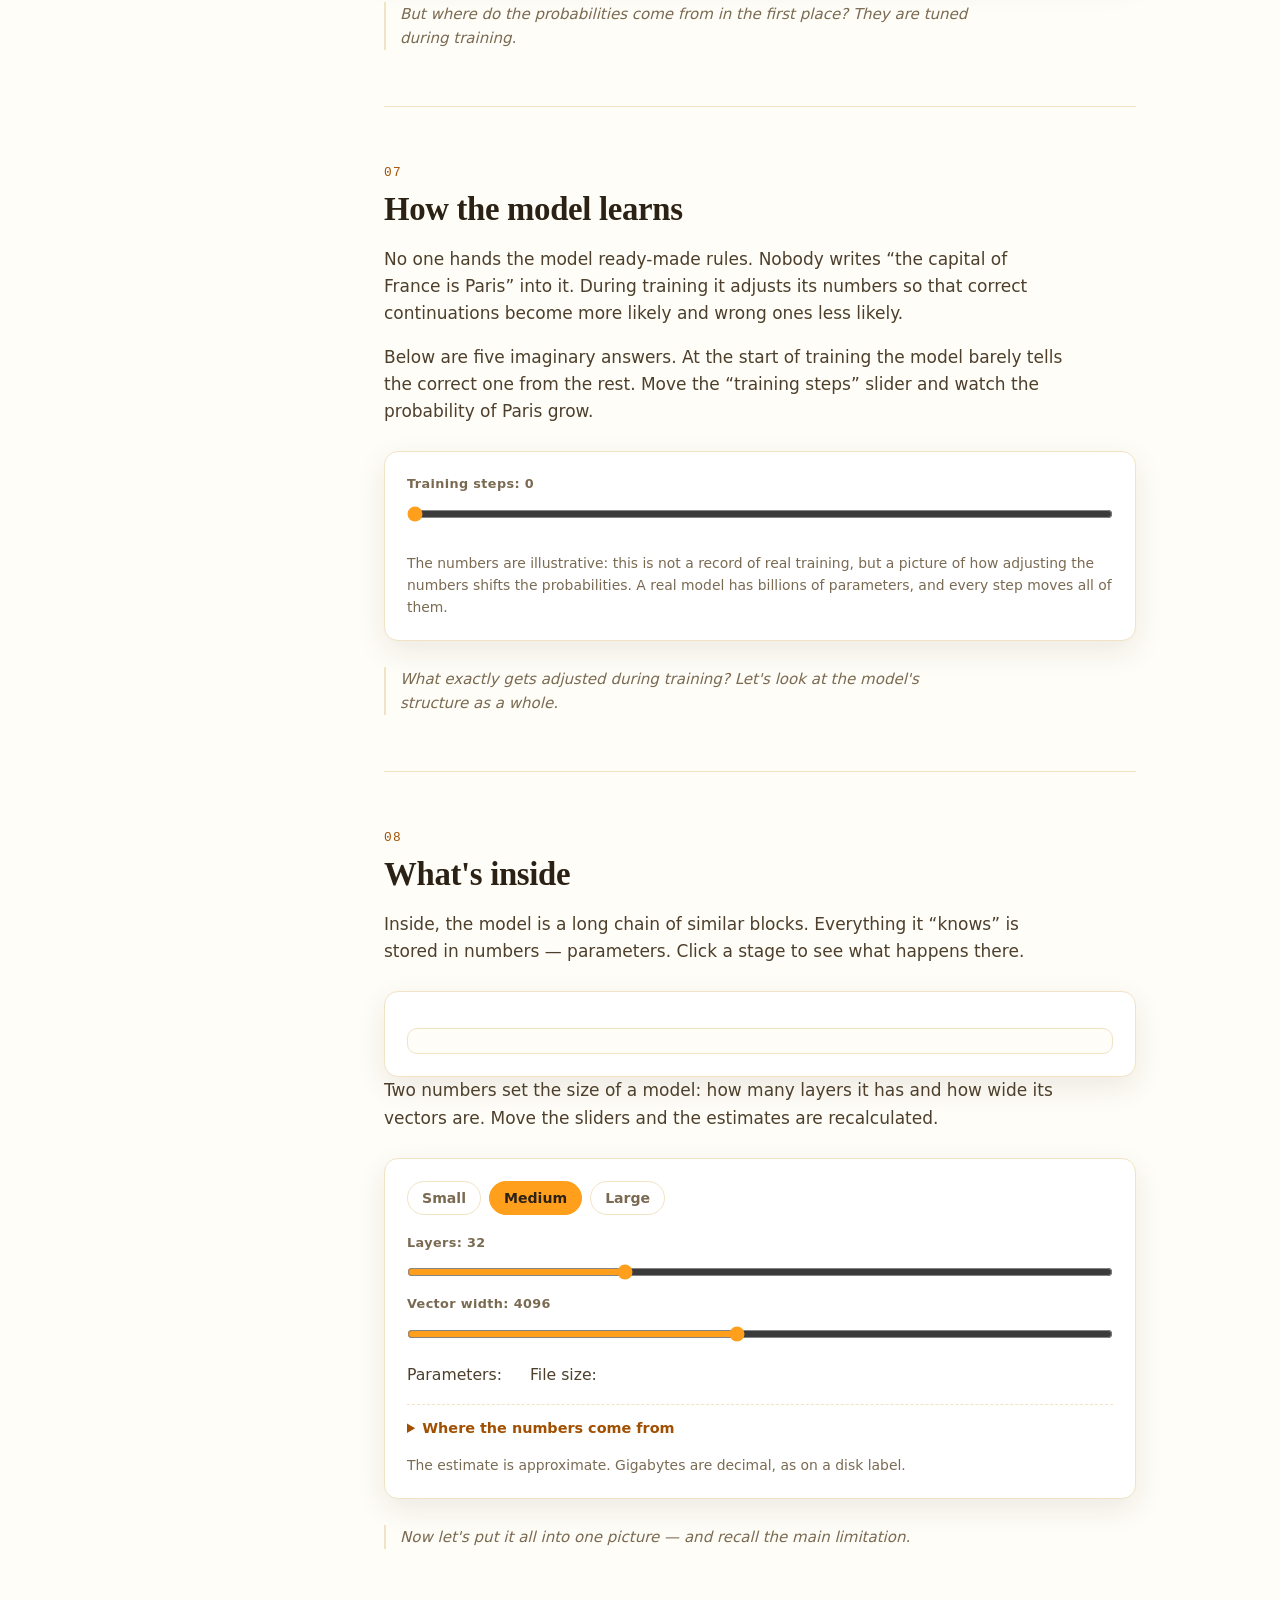
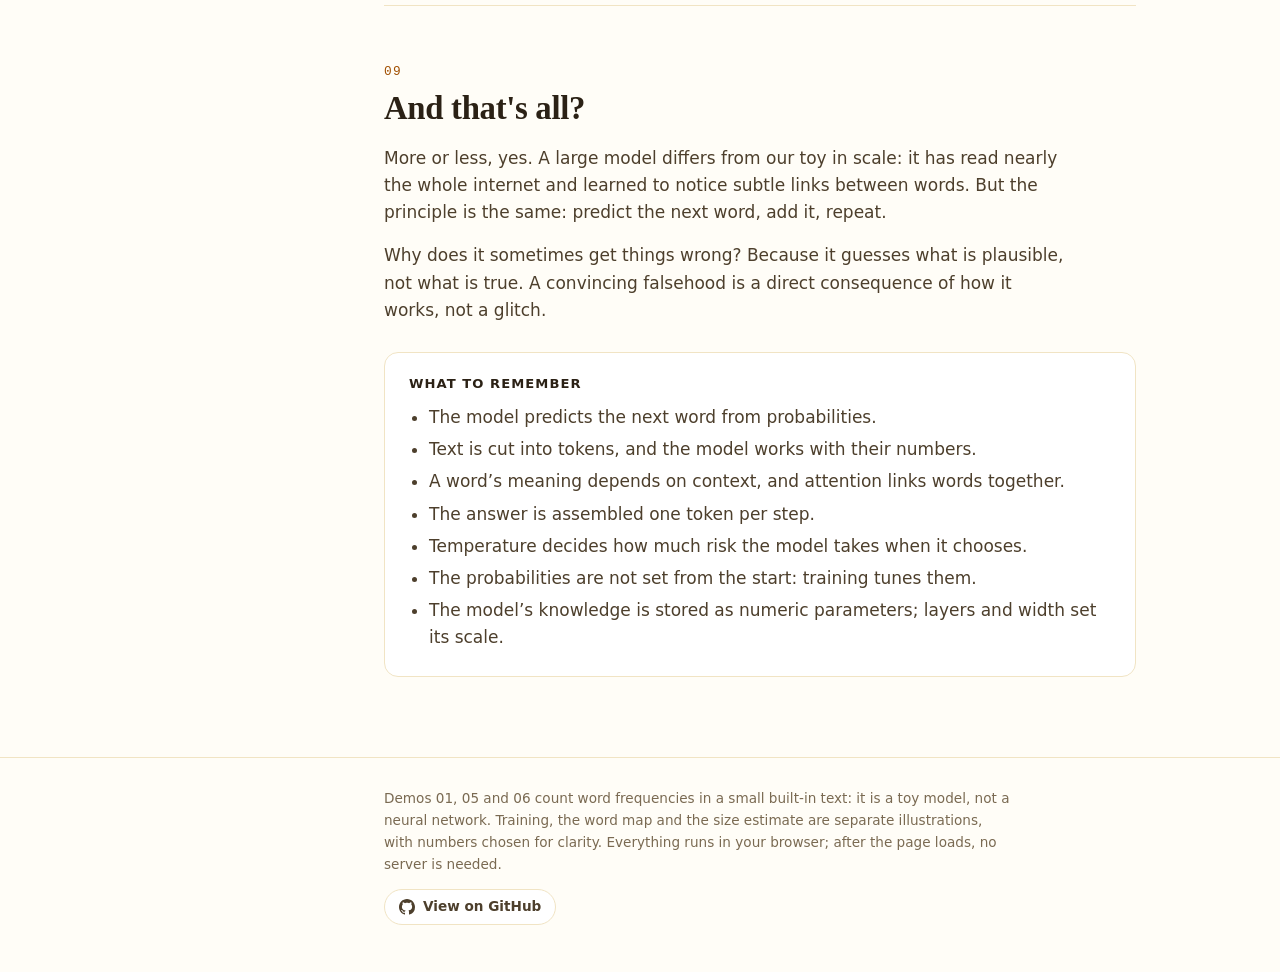
==== commit bc0db21d: "Redesign header and navigation, add appearance settings and new logo - Sticky one-line header: logo," ====
--- a/src/index.html
+++ b/src/index.html
@@ -3,37 +3,98 @@
 <head>
   <meta charset="utf-8">
   <meta name="viewport" content="width=device-width, initial-scale=1">
+  <script>
+    /* Режим и палитра выбираются до первой отрисовки, чтобы страница не мигала (см. js/theme.js). */
+    try {
+      var savedTheme = localStorage.getItem('llm-howto.theme');
+      if (savedTheme === 'light' || savedTheme === 'dark') {
+        document.documentElement.dataset.theme = savedTheme;
+      }
+      var savedPalette = localStorage.getItem('llm-howto.palette');
+      if (/^(amber|coral|indigo|sage|paper)$/.test(savedPalette || '')) {
+        document.documentElement.dataset.palette = savedPalette;
+      }
+    } catch (error) {}
+    document.documentElement.classList.add('js');
+  </script>
   <title data-i18n="meta.title">How Language Models Work — Visually</title>
   <meta name="description" content="" data-i18n-attr="content:meta.description">
+  <meta name="theme-color" content="#fffdf7">
+  <link rel="icon" href="logo.svg" type="image/svg+xml">
+  <link rel="icon" href="favicon-32.png" type="image/png" sizes="32x32">
+  <link rel="apple-touch-icon" href="apple-touch-icon.png">
   <link rel="stylesheet" href="styles.css">
 </head>
-<body>
-  <header class="hero">
+<body id="top">
+  <!-- Шапка: одна строка, прилипает к верху. Меню разделов — выпадающее до 1200px и боковая колонка шире. -->
+  <header class="site-header" id="site-header">
+    <div class="header-bar">
+      <a class="brand" href="#top" data-i18n-attr="aria-label:brand.home" aria-label="Back to top">
+        <!-- logo -->
+        <span class="brand-name" data-i18n="brand.name">How LLMs work</span>
+      </a>
+      <button type="button" class="toc-toggle" id="toc-toggle" aria-expanded="false" aria-controls="toc" data-i18n-attr="aria-label:toc.menu" aria-label="Section list">
+        <span class="toc-toggle-num" id="toc-current-num" hidden></span>
+        <span class="toc-toggle-label" id="toc-current-label" data-i18n="toc.label">Sections</span>
+        <svg class="chevron" viewBox="0 0 24 24" aria-hidden="true"><path d="m6 9 6 6 6-6"/></svg>
+      </button>
+      <div class="header-actions">
+        <!-- language-switcher -->
+        <div class="settings" id="settings">
+          <button type="button" class="icon-btn" id="settings-toggle" aria-expanded="false" aria-controls="settings-panel" data-i18n-attr="aria-label:settings.label" aria-label="Appearance">
+            <svg class="settings-icon" viewBox="0 0 24 24" aria-hidden="true"><path d="M12 2C6.5 2 2 6.5 2 12s4.5 10 10 10c.93 0 1.65-.75 1.65-1.69 0-.44-.18-.84-.44-1.13-.29-.29-.44-.65-.44-1.13a1.64 1.64 0 0 1 1.67-1.67h2c3.05 0 5.55-2.5 5.55-5.55C21.97 6.01 17.46 2 12 2z"/><circle cx="7.5" cy="10.5" r="1.3"/><circle cx="10.5" cy="6.8" r="1.3"/><circle cx="15.2" cy="7.5" r="1.3"/></svg>
+          </button>
+          <div class="settings-panel" id="settings-panel" role="group" aria-labelledby="settings-title" hidden>
+            <p class="settings-title" id="settings-title" data-i18n="settings.label">Appearance</p>
+            <fieldset class="settings-group">
+              <legend data-i18n="settings.mode">Mode</legend>
+              <div class="seg">
+              <label><input type="radio" name="theme-mode" value="auto"><span data-i18n="settings.mode.auto">Auto</span></label>
+              <label><input type="radio" name="theme-mode" value="light"><span data-i18n="settings.mode.light">Light</span></label>
+              <label><input type="radio" name="theme-mode" value="dark"><span data-i18n="settings.mode.dark">Dark</span></label>
+              </div>
+            </fieldset>
+            <fieldset class="settings-group">
+              <legend data-i18n="settings.palette">Colors</legend>
+              <div class="palette-list">
+              <label class="palette-option"><input type="radio" name="theme-palette" value="amber"><span class="palette-swatch" style="--s1:#ff9f1c;--s2:#2b2115;--s3:#fff2cc" aria-hidden="true"></span><span data-i18n="palette.amber">Amber</span></label>
+              <label class="palette-option"><input type="radio" name="theme-palette" value="coral"><span class="palette-swatch" style="--s1:#d03c21;--s2:#1f1d2b;--s3:#fde6df" aria-hidden="true"></span><span data-i18n="palette.coral">Coral</span></label>
+              <label class="palette-option"><input type="radio" name="theme-palette" value="indigo"><span class="palette-swatch" style="--s1:#5b5bd6;--s2:#15163a;--s3:#ebebfd" aria-hidden="true"></span><span data-i18n="palette.indigo">Indigo</span></label>
+              <label class="palette-option"><input type="radio" name="theme-palette" value="sage"><span class="palette-swatch" style="--s1:#257a5a;--s2:#1c2a21;--s3:#e1f1e8" aria-hidden="true"></span><span data-i18n="palette.sage">Sage</span></label>
+              <label class="palette-option"><input type="radio" name="theme-palette" value="paper"><span class="palette-swatch" style="--s1:#d6332b;--s2:#141414;--s3:#fbe4e2" aria-hidden="true"></span><span data-i18n="palette.paper">Paper</span></label>
+              </div>
+            </fieldset>
+          </div>
+        </div>
+        <a class="icon-btn" href="https://github.com/atdtn/llm-howto" target="_blank" rel="noopener" data-i18n-attr="aria-label:github.label" aria-label="View on GitHub"><svg class="gh-icon" viewBox="0 0 16 16" aria-hidden="true" focusable="false"><path fill="currentColor" d="M8 0C3.58 0 0 3.58 0 8c0 3.54 2.29 6.53 5.47 7.59.4.07.55-.17.55-.38 0-.19-.01-.82-.01-1.49-2.01.37-2.53-.49-2.69-.94-.09-.23-.48-.94-.82-1.13-.28-.15-.68-.52-.01-.53.63-.01 1.08.58 1.23.82.72 1.21 1.87.87 2.33.66.07-.52.28-.87.51-1.07-1.78-.2-3.64-.89-3.64-3.95 0-.87.31-1.59.82-2.15-.08-.2-.36-1.02.08-2.12 0 0 .67-.21 2.2.82.64-.18 1.32-.27 2-.27.68 0 1.36.09 2 .27 1.53-1.04 2.2-.82 2.2-.82.44 1.1.16 1.92.08 2.12.51.56.82 1.27.82 2.15 0 3.07-1.87 3.75-3.65 3.95.29.25.54.73.54 1.48 0 1.07-.01 1.93-.01 2.2 0 .21.15.46.55.38A8.013 8.013 0 0016 8c0-4.42-3.58-8-8-8z"/></svg></a>
+      </div>
+    </div>
+    <div class="read-progress" aria-hidden="true"><span id="read-progress"></span></div>
+  </header>
+
+  <nav class="toc" id="toc" data-i18n-attr="aria-label:toc.label" aria-label="Sections">
+    <p class="toc-title" data-i18n="toc.label">Sections</p>
+    <ol class="toc-list">
+      <li><a href="#predict"><span class="toc-num">01</span><span class="toc-text" data-i18n="toc.predict">predict</span></a></li>
+      <li><a href="#tokens"><span class="toc-num">02</span><span class="toc-text" data-i18n="toc.tokens">tokens</span></a></li>
+      <li><a href="#context"><span class="toc-num">03</span><span class="toc-text" data-i18n="toc.context">context</span></a></li>
+      <li><a href="#attention"><span class="toc-num">04</span><span class="toc-text" data-i18n="toc.attention">attention</span></a></li>
+      <li><a href="#generate"><span class="toc-num">05</span><span class="toc-text" data-i18n="toc.generate">generate</span></a></li>
+      <li><a href="#temperature"><span class="toc-num">06</span><span class="toc-text" data-i18n="toc.temperature">temperature</span></a></li>
+      <li><a href="#learn"><span class="toc-num">07</span><span class="toc-text" data-i18n="toc.learn">learn</span></a></li>
+      <li><a href="#inside"><span class="toc-num">08</span><span class="toc-text" data-i18n="toc.inside">inside</span></a></li>
+      <li><a href="#finale"><span class="toc-num">09</span><span class="toc-text" data-i18n="toc.finale">finale</span></a></li>
+    </ol>
+  </nav>
+
+  <div class="hero">
     <div class="wrap">
-      <div class="top-bar">
-        <!-- language-switcher -->
-        <a class="gh-link" href="https://github.com/atdtn/llm-howto" target="_blank" rel="noopener"><svg class="gh-icon" viewBox="0 0 16 16" aria-hidden="true" focusable="false"><path fill="currentColor" d="M8 0C3.58 0 0 3.58 0 8c0 3.54 2.29 6.53 5.47 7.59.4.07.55-.17.55-.38 0-.19-.01-.82-.01-1.49-2.01.37-2.53-.49-2.69-.94-.09-.23-.48-.94-.82-1.13-.28-.15-.68-.52-.01-.53.63-.01 1.08.58 1.23.82.72 1.21 1.87.87 2.33.66.07-.52.28-.87.51-1.07-1.78-.2-3.64-.89-3.64-3.95 0-.87.31-1.59.82-2.15-.08-.2-.36-1.02.08-2.12 0 0 .67-.21 2.2.82.64-.18 1.32-.27 2-.27.68 0 1.36.09 2 .27 1.53-1.04 2.2-.82 2.2-.82.44 1.1.16 1.92.08 2.12.51.56.82 1.27.82 2.15 0 3.07-1.87 3.75-3.65 3.95.29.25.54.73.54 1.48 0 1.07-.01 1.93-.01 2.2 0 .21.15.46.55.38A8.013 8.013 0 0016 8c0-4.42-3.58-8-8-8z"/></svg><span data-i18n="github.label">View on GitHub</span></a>
-      </div>
       <p class="kicker" data-i18n="hero.kicker">An explainer without formulas</p>
       <h1 data-i18n-html="hero.title">How language<br>models work</h1>
       <p class="lead" data-i18n="hero.lead">Chatbots, translators, autocomplete on your phone — they are all language models. Here you can get hands-on with the core idea behind them.</p>
       <p class="hero-callout" data-i18n="hero.callout">The main idea: a model is a machine that guesses the next word. Everything else is detail on top of that guess.</p>
     </div>
-  </header>
-
-  <nav class="toc" data-i18n-attr="aria-label:toc.label" aria-label="Sections">
-    <div class="wrap">
-      <a href="#predict" data-i18n="toc.predict">01 Guess the next word</a>
-      <a href="#tokens" data-i18n="toc.tokens">02 Tokens</a>
-      <a href="#context" data-i18n="toc.context">03 Context</a>
-      <a href="#attention" data-i18n="toc.attention">04 Attention</a>
-      <a href="#generate" data-i18n="toc.generate">05 One token at a time</a>
-      <a href="#temperature" data-i18n="toc.temperature">06 Temperature</a>
-      <a href="#learn" data-i18n="toc.learn">07 Learning</a>
-      <a href="#inside" data-i18n="toc.inside">08 Inside</a>
-      <a href="#finale" data-i18n="toc.finale">09 Wrap-up</a>
-    </div>
-  </nav>
+  </div>
 
   <main class="wrap">
 
@@ -77,12 +138,14 @@
 
       <div class="demo">
         <div class="context-switch" role="tablist" data-i18n-attr="aria-label:context.tabsLabel" aria-label="Contexts of the word “key”">
-          <button class="context-tab is-active" data-context="door" role="tab" aria-selected="true" data-i18n="context.tab.door">a door key</button>
-          <button class="context-tab" data-context="music" role="tab" aria-selected="false" data-i18n="context.tab.music">a treble clef</button>
-        </div>
-        <p class="context-sentence" id="context-sentence"></p>
-        <p class="field-label" data-i18n="context.neighborsLabel">Words the model considers close:</p>
-        <div class="neighbor-chips" id="context-out"></div>
+          <button type="button" class="context-tab is-active" id="context-tab-door" data-context="door" role="tab" aria-selected="true" aria-controls="context-panel" data-i18n="context.tab.door">a door key</button>
+          <button type="button" class="context-tab" id="context-tab-music" data-context="music" role="tab" aria-selected="false" aria-controls="context-panel" tabindex="-1" data-i18n="context.tab.music">a treble clef</button>
+        </div>
+        <div id="context-panel" role="tabpanel" aria-labelledby="context-tab-door">
+          <p class="context-sentence" id="context-sentence"></p>
+          <p class="field-label" data-i18n="context.neighborsLabel">Words the model considers close:</p>
+          <div class="neighbor-chips" id="context-out"></div>
+        </div>
         <p class="demo-note" data-i18n="context.note">This is an illustration. A real model stores word meanings as sets of numbers and finds close neighbours on its own.</p>
       </div>
 
@@ -261,6 +324,8 @@
   <script src="js/demo/temperature.js"></script>
   <script src="js/demo/learn.js"></script>
   <script src="js/demo/inside.js"></script>
+  <script src="js/theme.js"></script>
+  <script src="js/nav.js"></script>
   <script src="js/main.js"></script>
 </body>
 </html>
--- a/src/styles.css
+++ b/src/styles.css
@@ -1,35 +1,234 @@
+/*
+ * Оформление: палитра × режим.
+ *  - Палитра — атрибут data-palette на <html> (amber по умолчанию). У каждой палитры
+ *    два набора цветов: --l-* для светлого режима и --d-* для тёмного.
+ *  - Режим — атрибут data-theme="light|dark"; без него — как в системе.
+ *  - Все стили ниже пользуются только итоговыми переменными (--bg, --accent и т. д.).
+ * Для текста используется --accent-ink: он темнее (светлее в тёмном режиме), чем --accent,
+ * и читается на фоне. Список палитр должен совпадать с PALETTES в js/theme.js.
+ */
+
+:root,
+:root[data-palette="amber"] {
+  --l-bg: #fffdf7;
+  --l-card: #ffffff;
+  --l-ink: #2b2115;
+  --l-ink-soft: #4d3f2c;
+  --l-muted: #7a6a52;
+  --l-line: #f1e4c4;
+  --l-accent: #ff9f1c;
+  --l-accent-ink: #a14f00;
+  --l-accent-soft: #fff2cc;
+  --l-on-accent: #2b2115;
+  --l-warm: #ffd23f;
+  --l-good: #2f7a2b;
+  --d-bg: #1f1a12;
+  --d-card: #2a2317;
+  --d-ink: #fff6dc;
+  --d-ink-soft: #f1e4bf;
+  --d-muted: #b9a684;
+  --d-line: #4a3d24;
+  --d-accent: #ffb020;
+  --d-accent-ink: #ffc54d;
+  --d-accent-soft: #3d3014;
+  --d-on-accent: #2b1d05;
+  --d-warm: #ffd23f;
+  --d-good: #8fd186;
+}
+
+:root[data-palette="coral"] {
+  --l-bg: #faf7f2;
+  --l-card: #ffffff;
+  --l-ink: #1f1d2b;
+  --l-ink-soft: #3d3a4f;
+  --l-muted: #6a657b;
+  --l-line: #ebe4da;
+  --l-accent: #d03c21;
+  --l-accent-ink: #b8341b;
+  --l-accent-soft: #fde6df;
+  --l-on-accent: #ffffff;
+  --l-warm: #f59e6b;
+  --l-good: #23744d;
+  --d-bg: #17161f;
+  --d-card: #211f2c;
+  --d-ink: #f4f1ea;
+  --d-ink-soft: #d8d3e3;
+  --d-muted: #9a94ad;
+  --d-line: #353246;
+  --d-accent: #ff7a5c;
+  --d-accent-ink: #ff9c85;
+  --d-accent-soft: #3a2420;
+  --d-on-accent: #1a0d08;
+  --d-warm: #ffb38a;
+  --d-good: #6fd3a0;
+}
+
+:root[data-palette="indigo"] {
+  --l-bg: #f7f7fc;
+  --l-card: #ffffff;
+  --l-ink: #15163a;
+  --l-ink-soft: #33355e;
+  --l-muted: #65678c;
+  --l-line: #e3e3f2;
+  --l-accent: #5b5bd6;
+  --l-accent-ink: #4343b8;
+  --l-accent-soft: #ebebfd;
+  --l-on-accent: #ffffff;
+  --l-warm: #a78bfa;
+  --l-good: #23744d;
+  --d-bg: #0f1024;
+  --d-card: #171933;
+  --d-ink: #eef0ff;
+  --d-ink-soft: #c9cbf0;
+  --d-muted: #9799c6;
+  --d-line: #2b2d52;
+  --d-accent: #8b8bff;
+  --d-accent-ink: #a9a9ff;
+  --d-accent-soft: #25275a;
+  --d-on-accent: #0f1024;
+  --d-warm: #c4b5fd;
+  --d-good: #7ee0a8;
+}
+
+:root[data-palette="sage"] {
+  --l-bg: #f5f7f2;
+  --l-card: #ffffff;
+  --l-ink: #1c2a21;
+  --l-ink-soft: #35483b;
+  --l-muted: #56685b;
+  --l-line: #dfe7da;
+  --l-accent: #257a5a;
+  --l-accent-ink: #1c6a4d;
+  --l-accent-soft: #e1f1e8;
+  --l-on-accent: #ffffff;
+  --l-warm: #e7b53c;
+  --l-good: #2a5fb8;
+  --d-bg: #111a15;
+  --d-card: #18241d;
+  --d-ink: #ecf4ee;
+  --d-ink-soft: #cddcd2;
+  --d-muted: #8fa596;
+  --d-line: #2a3a30;
+  --d-accent: #4cc395;
+  --d-accent-ink: #74d9b0;
+  --d-accent-soft: #1d3a2d;
+  --d-on-accent: #0b1a13;
+  --d-warm: #f2c552;
+  --d-good: #8db4ff;
+}
+
+:root[data-palette="paper"] {
+  --l-bg: #fbfaf6;
+  --l-card: #ffffff;
+  --l-ink: #141414;
+  --l-ink-soft: #333333;
+  --l-muted: #666666;
+  --l-line: #e7e4dc;
+  --l-accent: #d6332b;
+  --l-accent-ink: #b3241d;
+  --l-accent-soft: #fbe4e2;
+  --l-on-accent: #ffffff;
+  --l-warm: #f07a5a;
+  --l-good: #26702f;
+  --d-bg: #121212;
+  --d-card: #1c1c1c;
+  --d-ink: #f2f0ea;
+  --d-ink-soft: #d6d3cb;
+  --d-muted: #9b9992;
+  --d-line: #303030;
+  --d-accent: #ff5a4f;
+  --d-accent-ink: #ff8178;
+  --d-accent-soft: #3a1d1b;
+  --d-on-accent: #140504;
+  --d-warm: #ff9a80;
+  --d-good: #7fd08a;
+}
+
 :root {
-  --bg: #f7f3ec;
-  --card: #fffdf9;
-  --ink: #23201a;
-  --ink-soft: #454036;
-  --muted: #6f675b;
-  --line: #e2d9cb;
-  --accent: #c2542a;
-  --accent-ink: #9c4322;
-  --accent-soft: #f1e0d3;
-  --good: #2f7d5a;
-  --shadow: 0 10px 30px rgba(64, 44, 24, 0.08);
+  color-scheme: light;
+  --bg: var(--l-bg);
+  --card: var(--l-card);
+  --ink: var(--l-ink);
+  --ink-soft: var(--l-ink-soft);
+  --muted: var(--l-muted);
+  --line: var(--l-line);
+  --accent: var(--l-accent);
+  --accent-ink: var(--l-accent-ink);
+  --accent-soft: var(--l-accent-soft);
+  --on-accent: var(--l-on-accent);
+  --warm: var(--l-warm);
+  --good: var(--l-good);
+  --shadow: 0 10px 30px color-mix(in srgb, var(--l-ink) 9%, transparent);
   --radius: 14px;
   --serif: "Iowan Old Style", "Palatino Linotype", Palatino, Georgia, serif;
   --sans: system-ui, -apple-system, "Segoe UI", Roboto, sans-serif;
   --mono: ui-monospace, "SF Mono", Menlo, Consolas, monospace;
+  --brand: "Onest", var(--sans);
+}
+
+:root[data-theme="dark"] {
+  color-scheme: dark;
+  --bg: var(--d-bg);
+  --card: var(--d-card);
+  --ink: var(--d-ink);
+  --ink-soft: var(--d-ink-soft);
+  --muted: var(--d-muted);
+  --line: var(--d-line);
+  --accent: var(--d-accent);
+  --accent-ink: var(--d-accent-ink);
+  --accent-soft: var(--d-accent-soft);
+  --on-accent: var(--d-on-accent);
+  --warm: var(--d-warm);
+  --good: var(--d-good);
+  --shadow: 0 10px 30px rgba(0, 0, 0, 0.4);
 }
 
 @media (prefers-color-scheme: dark) {
-  :root {
-    --bg: #17140f;
-    --card: #211d17;
-    --ink: #efe9df;
-    --ink-soft: #d6cfc2;
-    --muted: #a89f90;
-    --line: #3a332a;
-    --accent: #e07a4a;
-    --accent-ink: #f0956b;
-    --accent-soft: #35251c;
-    --good: #6cc39a;
-    --shadow: 0 10px 30px rgba(0, 0, 0, 0.35);
+  :root:not([data-theme="light"]) {
+    color-scheme: dark;
+    --bg: var(--d-bg);
+    --card: var(--d-card);
+    --ink: var(--d-ink);
+    --ink-soft: var(--d-ink-soft);
+    --muted: var(--d-muted);
+    --line: var(--d-line);
+    --accent: var(--d-accent);
+    --accent-ink: var(--d-accent-ink);
+    --accent-soft: var(--d-accent-soft);
+    --on-accent: var(--d-on-accent);
+    --warm: var(--d-warm);
+    --good: var(--d-good);
+    --shadow: 0 10px 30px rgba(0, 0, 0, 0.4);
   }
+}
+
+/*
+ * Шрифт названия сайта в шапке — Onest 700 (SIL Open Font License, fonts/OFL.txt).
+ * Лежит на самом сайте, без внешних запросов. Браузер скачивает только нужный набор букв.
+ */
+@font-face {
+  font-family: "Onest";
+  font-style: normal;
+  font-weight: 700;
+  font-display: swap;
+  src: url("fonts/onest-700-cyrillic.woff2") format("woff2");
+  unicode-range: U+0301, U+0400-045F, U+0490-0491, U+04B0-04B1, U+2116;
+}
+@font-face {
+  font-family: "Onest";
+  font-style: normal;
+  font-weight: 700;
+  font-display: swap;
+  src: url("fonts/onest-700-latin-ext.woff2") format("woff2");
+  unicode-range: U+0100-02BA, U+02BD-02C5, U+02C7-02CC, U+02CE-02D7, U+02DD-02FF, U+0304, U+0308, U+0329, U+1D00-1DBF, U+1E00-1E9F, U+1EF2-1EFF, U+2020, U+20A0-20AB, U+20AD-20C0, U+2113, U+2C60-2C7F, U+A720-A7FF;
+}
+@font-face {
+  font-family: "Onest";
+  font-style: normal;
+  font-weight: 700;
+  font-display: swap;
+  src: url("fonts/onest-700-latin.woff2") format("woff2");
+  unicode-range: U+0000-00FF, U+0131, U+0152-0153, U+02BB-02BC, U+02C6, U+02DA, U+02DC, U+0304, U+0308, U+0329, U+2000-206F, U+20AC, U+2122, U+2191, U+2193, U+2212, U+2215, U+FEFF, U+FFFD;
 }
 
 * { box-sizing: border-box; }
@@ -52,87 +251,502 @@
   padding: 0 24px;
 }
 
-/* Hero */
-
-.hero {
-  padding: 72px 0 40px;
-}
-
-/* Language switcher: обычные ссылки между языковыми страницами, работают и без JavaScript. */
-
-.top-bar {
+/* ---------- Шапка ----------
+ * Одна строка, прилипает к верху: логотип, кнопка меню разделов, язык, тема, GitHub.
+ * Под ней — тонкая полоска прогресса чтения.
+ */
+
+:root {
+  --header-h: 60px;
+  --rail-w: 210px;
+}
+
+.site-header {
+  position: sticky;
+  top: 0;
+  z-index: 30;
+  background: color-mix(in srgb, var(--bg) 85%, transparent);
+  backdrop-filter: saturate(1.4) blur(12px);
+  -webkit-backdrop-filter: saturate(1.4) blur(12px);
+  border-bottom: 1px solid transparent;
+  transition: border-color 0.2s, box-shadow 0.2s;
+}
+
+.site-header.is-scrolled {
+  border-bottom-color: var(--line);
+  box-shadow: 0 6px 20px -14px rgba(0, 0, 0, 0.35);
+}
+
+.header-bar {
   display: flex;
-  flex-wrap: wrap;
   align-items: center;
-  justify-content: space-between;
-  gap: 12px 16px;
-  margin-bottom: 28px;
-}
-
-.lang-switch {
-  display: flex;
-  flex-wrap: wrap;
-  gap: 6px;
-  font-size: 0.85rem;
-}
-
-/* Ссылка на GitHub: «таблетка» с логотипом. */
-
-.gh-link {
+  gap: 10px;
+  max-width: 1200px;
+  height: var(--header-h);
+  margin: 0 auto;
+  padding: 0 20px;
+}
+
+.brand {
+  display: inline-flex;
+  align-items: center;
+  gap: 10px;
+  min-width: 0;
+  color: var(--ink);
+  text-decoration: none;
+  border-radius: 10px;
+}
+
+.brand:focus-visible,
+.toc-toggle:focus-visible,
+.icon-btn:focus-visible,
+.toc a:focus-visible,
+.lang-switch a:focus-visible {
+  outline: 2px solid var(--accent);
+  outline-offset: 2px;
+}
+
+.brand-mark {
+  width: 34px;
+  height: 34px;
+  flex: none;
+  filter: drop-shadow(0 3px 8px color-mix(in srgb, var(--accent) 35%, transparent));
+}
+
+.brand-name {
+  font-family: var(--brand);
+  font-size: 1.12rem;
+  font-weight: 700;
+  letter-spacing: -0.015em;
+  white-space: nowrap;
+}
+
+/* Кнопка меню разделов: показывает текущий раздел. */
+
+.toc-toggle {
   display: inline-flex;
   align-items: center;
   gap: 8px;
-  padding: 6px 14px;
+  min-width: 0;
+  max-width: 340px;
+  height: 38px;
+  margin-left: auto;
+  padding: 0 12px 0 14px;
+  border: 1px solid var(--line);
+  border-radius: 999px;
+  background: var(--card);
+  color: var(--ink);
+  font: 600 0.88rem/1 var(--sans);
+  cursor: pointer;
+  transition: border-color 0.15s, color 0.15s;
+}
+
+.toc-toggle:hover,
+.toc-toggle[aria-expanded="true"] { border-color: var(--accent); }
+
+.toc-toggle-num {
+  font-family: var(--mono);
+  font-size: 0.78rem;
+  color: var(--accent-ink);
+}
+
+.toc-toggle-label {
+  min-width: 0;
+  overflow: hidden;
+  text-overflow: ellipsis;
+  white-space: nowrap;
+}
+
+.chevron {
+  width: 16px;
+  height: 16px;
+  flex: none;
+  fill: none;
+  stroke: currentColor;
+  stroke-width: 2.2;
+  stroke-linecap: round;
+  stroke-linejoin: round;
+  color: var(--muted);
+  transition: transform 0.2s;
+}
+
+.toc-toggle[aria-expanded="true"] .chevron { transform: rotate(180deg); }
+
+.header-actions {
+  display: flex;
+  align-items: center;
+  gap: 6px;
+  flex: none;
+}
+
+/* Круглые кнопки: тема, GitHub, язык. */
+
+.icon-btn {
+  display: inline-flex;
+  align-items: center;
+  justify-content: center;
+  gap: 6px;
+  min-width: 38px;
+  height: 38px;
+  padding: 0 10px;
   border: 1px solid var(--line);
   border-radius: 999px;
   background: var(--card);
   color: var(--ink-soft);
-  font-size: 0.85rem;
-  font-weight: 600;
+  font: 600 0.8rem/1 var(--sans);
   text-decoration: none;
-  box-shadow: var(--shadow);
-  transition: color 0.15s, border-color 0.15s, transform 0.15s;
-}
-
-.gh-link:hover {
+  cursor: pointer;
+  transition: color 0.15s, border-color 0.15s;
+}
+
+.icon-btn:hover,
+.icon-btn[aria-expanded="true"] {
   color: var(--accent-ink);
   border-color: var(--accent);
-  transform: translateY(-1px);
-}
-
-.gh-link:focus-visible {
+}
+
+.settings-icon,
+.globe {
+  width: 18px;
+  height: 18px;
+  fill: none;
+  stroke: currentColor;
+  stroke-width: 2;
+  stroke-linecap: round;
+  stroke-linejoin: round;
+}
+
+.settings-icon circle { fill: currentColor; stroke: none; }
+
+/* Логотип в шапке перекрашивается вместе с палитрой. */
+.brand-mark .lg-bubble { fill: var(--accent); }
+.brand-mark .lg-ink { fill: var(--on-accent); }
+.brand-mark .lg-cursor { animation: cursor-blink 1.1s steps(2, jump-none) infinite; }
+
+@keyframes cursor-blink {
+  from { opacity: 1; }
+  to { opacity: 0; }
+}
+
+/* ---------- Настройки оформления ---------- */
+
+.settings { position: relative; }
+
+html:not(.js) .settings { display: none; }
+
+.settings-panel {
+  position: absolute;
+  top: calc(100% + 8px);
+  right: 0;
+  z-index: 40;
+  width: 280px;
+  padding: 14px;
+  border: 1px solid var(--line);
+  border-radius: 14px;
+  background: var(--card);
+  box-shadow: 0 24px 60px -20px rgba(0, 0, 0, 0.35);
+}
+
+.settings-panel[hidden] { display: none; }
+
+.settings-title {
+  margin: 0 0 10px;
+  font-size: 0.72rem;
+  font-weight: 700;
+  letter-spacing: 0.12em;
+  text-transform: uppercase;
+  color: var(--muted);
+}
+
+.settings-group {
+  margin: 0 0 14px;
+  padding: 0;
+  border: 0;
+}
+
+.settings-group:last-child { margin-bottom: 0; }
+
+.settings-group legend {
+  margin-bottom: 6px;
+  padding: 0;
+  font-size: 0.82rem;
+  font-weight: 600;
+  color: var(--ink-soft);
+}
+
+.settings-group input {
+  position: absolute;
+  opacity: 0;
+  pointer-events: none;
+}
+
+/* Режим: сегментированный переключатель. */
+.seg {
+  display: grid;
+  grid-template-columns: repeat(3, 1fr);
+  gap: 2px;
+  padding: 3px;
+  border-radius: 10px;
+  background: var(--bg);
+  border: 1px solid var(--line);
+}
+
+.seg label {
+  display: block;
+  padding: 7px 4px;
+  border-radius: 8px;
+  color: var(--muted);
+  font-size: 0.84rem;
+  font-weight: 600;
+  text-align: center;
+  cursor: pointer;
+}
+
+.seg label:hover { color: var(--ink); }
+
+.seg label:has(input:checked) {
+  background: var(--card);
+  color: var(--accent-ink);
+  box-shadow: 0 1px 4px rgba(0, 0, 0, 0.12);
+}
+
+/* Палитры: образец цветов и название. */
+.palette-list {
+  display: grid;
+  gap: 2px;
+}
+
+.palette-option {
+  display: flex;
+  align-items: center;
+  gap: 10px;
+  padding: 7px 8px;
+  border: 1px solid transparent;
+  border-radius: 10px;
+  color: var(--ink-soft);
+  font-size: 0.9rem;
+  cursor: pointer;
+}
+
+.palette-option:hover { background: var(--accent-soft); }
+
+.palette-option:has(input:checked) {
+  border-color: var(--accent);
+  color: var(--ink);
+  font-weight: 600;
+}
+
+.palette-swatch {
+  display: block;
+  width: 34px;
+  height: 20px;
+  flex: none;
+  border-radius: 6px;
+  background: linear-gradient(90deg, var(--s1) 0 40%, var(--s2) 40% 70%, var(--s3) 70%);
+  box-shadow: inset 0 0 0 1px rgba(0, 0, 0, 0.1);
+}
+
+.seg label:has(input:focus-visible),
+.palette-option:has(input:focus-visible) {
   outline: 2px solid var(--accent);
-  outline-offset: 3px;
+  outline-offset: 1px;
 }
 
 .gh-icon {
-  width: 16px;
-  height: 16px;
+  width: 18px;
+  height: 18px;
   flex: none;
 }
 
-.footer .footer-links {
-  margin: 14px 0 0;
-}
-
-.gh-link-inline { box-shadow: none; }
+/* Меню языков на <details>: работает и без JavaScript. */
+
+.lang-menu { position: relative; }
+
+.lang-summary { list-style: none; }
+.lang-summary::-webkit-details-marker { display: none; }
+.lang-menu[open] > .lang-summary { border-color: var(--accent); color: var(--accent-ink); }
+
+.lang-switch {
+  position: absolute;
+  top: calc(100% + 8px);
+  right: 0;
+  z-index: 40;
+  display: grid;
+  min-width: 160px;
+  padding: 6px;
+  border: 1px solid var(--line);
+  border-radius: 12px;
+  background: var(--card);
+  box-shadow: var(--shadow);
+}
 
 .lang-switch a {
-  padding: 4px 12px;
-  border: 1px solid var(--line);
-  border-radius: 999px;
-  color: var(--muted);
+  padding: 9px 12px;
+  border-radius: 8px;
+  color: var(--ink-soft);
+  font-size: 0.92rem;
   text-decoration: none;
-  background: var(--card);
-}
-
-.lang-switch a:hover { color: var(--accent); border-color: var(--accent); }
+}
+
+.lang-switch a:hover { background: var(--accent-soft); color: var(--accent-ink); }
 
 .lang-switch a.is-current {
   color: var(--accent-ink);
-  border-color: var(--accent);
+  font-weight: 600;
+}
+
+.lang-switch a.is-current::after { content: " ✓"; }
+
+.read-progress {
+  position: absolute;
+  left: 0;
+  right: 0;
+  bottom: -1px;
+  height: 2px;
+  pointer-events: none;
+}
+
+.read-progress span {
+  display: block;
+  height: 100%;
+  background: linear-gradient(90deg, var(--warm), var(--accent));
+  transform: scaleX(0);
+  transform-origin: 0 50%;
+}
+
+/* ---------- Меню разделов ---------- */
+
+.toc-title {
+  margin: 0 0 10px;
+  padding: 0 12px;
+  font-size: 0.72rem;
+  font-weight: 700;
+  letter-spacing: 0.12em;
+  text-transform: uppercase;
+  color: var(--muted);
+}
+
+.toc-list {
+  display: grid;
+  gap: 2px;
+  margin: 0;
+  padding: 0;
+  list-style: none;
+}
+
+.toc a {
+  display: flex;
+  align-items: baseline;
+  gap: 10px;
+  padding: 9px 12px;
+  border-radius: 10px;
+  color: var(--ink-soft);
+  font-size: 0.93rem;
+  font-weight: 500;
+  line-height: 1.3;
+  text-decoration: none;
+  transition: background 0.15s, color 0.15s;
+}
+
+.toc-num {
+  flex: none;
+  font-family: var(--mono);
+  font-size: 0.76rem;
+  color: var(--muted);
+}
+
+.toc a:hover { background: var(--accent-soft); color: var(--ink); }
+
+.toc a[aria-current="true"] {
   background: var(--accent-soft);
-  font-weight: 600;
+  color: var(--accent-ink);
+  font-weight: 650;
+}
+
+.toc a[aria-current="true"] .toc-num { color: var(--accent-ink); }
+
+/* Узкие экраны: выпадающая панель под шапкой. */
+@media (max-width: 1199.98px) {
+  .js .toc {
+    position: fixed;
+    top: calc(var(--header-h) + 6px);
+    left: 12px;
+    right: 12px;
+    z-index: 25;
+    max-width: 420px;
+    max-height: calc(100dvh - var(--header-h) - 24px);
+    margin: 0 auto;
+    padding: 14px 8px 8px;
+    overflow-y: auto;
+    overscroll-behavior: contain;
+    border: 1px solid var(--line);
+    border-radius: 16px;
+    background: var(--card);
+    box-shadow: 0 24px 60px -20px rgba(0, 0, 0, 0.35);
+    opacity: 0;
+    visibility: hidden;
+    transform: translateY(-8px);
+    transition: opacity 0.18s, transform 0.18s, visibility 0s 0.18s;
+  }
+
+  .js .toc.is-open {
+    opacity: 1;
+    visibility: visible;
+    transform: none;
+    transition: opacity 0.18s, transform 0.18s;
+  }
+
+  .toc a { padding: 11px 12px; }
+
+  /* Планшеты: панель справа, под кнопкой меню. */
+  @media (min-width: 561px) {
+    .js .toc {
+      left: auto;
+      right: max(12px, calc(50% - 600px + 12px));
+      width: 360px;
+      margin: 0;
+    }
+  }
+
+  /* Без JavaScript меню — обычный список под шапкой, кнопка не нужна. */
+  html:not(.js) .toc { padding: 16px 20px; border-bottom: 1px solid var(--line); }
+  html:not(.js) .toc-toggle { visibility: hidden; }
+}
+
+/* Широкие экраны: колонка слева от текста, всегда видна. */
+@media (min-width: 1200px) {
+  .toc-toggle { visibility: hidden; }
+
+  .toc {
+    position: fixed;
+    top: calc(var(--header-h) + 40px);
+    left: calc(50% - 400px + 120px - var(--rail-w) - 56px);
+    width: var(--rail-w);
+    max-height: calc(100vh - var(--header-h) - 80px);
+    overflow-y: auto;
+  }
+
+  /* Текст сдвигается вправо, чтобы колонка и текст стояли по центру вместе. */
+  .hero .wrap,
+  main.wrap,
+  .footer .wrap { margin-left: calc(50% - 400px + 120px); }
+}
+
+/* Телефоны: имя сайта прячем, кнопки поплотнее. */
+@media (max-width: 560px) {
+  :root { --header-h: 56px; }
+  .header-bar { gap: 8px; padding: 0 12px; }
+  .brand-name { display: none; }
+  .toc-toggle { flex: 1 1 auto; max-width: none; }
+  .lang-code { display: none; }
+  .lang-summary { padding: 0; width: 38px; }
+  .settings-panel { position: fixed; top: calc(var(--header-h) + 6px); left: 12px; right: 12px; width: auto; }
+}
+
+/* ---------- Hero ---------- */
+
+.hero {
+  padding: 56px 0 40px;
 }
 
 .kicker {
@@ -141,7 +755,7 @@
   font-weight: 600;
   letter-spacing: 0.14em;
   text-transform: uppercase;
-  color: var(--accent);
+  color: var(--accent-ink);
 }
 
 h1 {
@@ -170,47 +784,12 @@
   color: var(--ink);
 }
 
-/* TOC */
-
-.toc {
-  position: sticky;
-  top: 0;
-  z-index: 10;
-  background: color-mix(in srgb, var(--bg) 88%, transparent);
-  backdrop-filter: blur(10px);
-  border-top: 1px solid var(--line);
-  border-bottom: 1px solid var(--line);
-}
-
-.toc .wrap {
-  display: flex;
-  gap: 16px;
-  overflow-x: auto;
-  padding-top: 12px;
-  padding-bottom: 12px;
-  scrollbar-width: none;
-}
-
-.toc .wrap::-webkit-scrollbar { display: none; }
-
-.toc a {
-  flex: 0 0 auto;
-  color: var(--muted);
-  text-decoration: none;
-  font-size: 0.83rem;
-  font-weight: 600;
-  letter-spacing: 0.02em;
-  white-space: nowrap;
-}
-
-.toc a:hover { color: var(--accent); }
-
 /* Sections */
 
 section {
   padding: 56px 0;
   border-bottom: 1px solid var(--line);
-  scroll-margin-top: 64px;
+  scroll-margin-top: calc(var(--header-h) + 20px);
 }
 
 section:last-of-type { border-bottom: 0; }
@@ -220,7 +799,7 @@
   font-family: var(--mono);
   font-size: 0.8rem;
   letter-spacing: 0.1em;
-  color: var(--accent);
+  color: var(--accent-ink);
 }
 
 h2 {
@@ -319,7 +898,7 @@
   height: 100%;
   width: 0;
   border-radius: 6px;
-  background: linear-gradient(90deg, var(--accent), color-mix(in srgb, var(--accent) 60%, #e8b04a));
+  background: linear-gradient(90deg, var(--accent), color-mix(in srgb, var(--accent) 60%, var(--warm)));
   transition: width 0.35s ease;
 }
 
@@ -385,16 +964,12 @@
   transition: all 0.2s ease;
 }
 
-.context-tab:hover { border-color: var(--accent); color: var(--accent); }
+.context-tab:hover { border-color: var(--accent); color: var(--accent-ink); }
 
 .context-tab.is-active {
   background: var(--accent);
   border-color: var(--accent);
-  color: #fff;
-}
-
-@media (prefers-color-scheme: dark) {
-  .context-tab.is-active { color: #1a130e; }
+  color: var(--on-accent);
 }
 
 .context-sentence {
@@ -406,7 +981,7 @@
 
 .context-sentence em {
   font-style: normal;
-  color: var(--accent);
+  color: var(--accent-ink);
   border-bottom: 2px solid var(--accent);
 }
 
@@ -455,11 +1030,7 @@
 
 .aw.is-target {
   background: var(--accent);
-  color: #fff;
-}
-
-@media (prefers-color-scheme: dark) {
-  .aw.is-target { color: #1a130e; }
+  color: var(--on-accent);
 }
 
 .aw.is-source {
@@ -485,16 +1056,12 @@
   border: 1px solid var(--accent);
   border-radius: 10px;
   background: var(--accent);
-  color: #fff;
+  color: var(--on-accent);
   font-family: var(--sans);
   font-size: 0.92rem;
   font-weight: 600;
   cursor: pointer;
   transition: opacity 0.2s ease;
-}
-
-@media (prefers-color-scheme: dark) {
-  .btn { color: #1a130e; }
 }
 
 .btn:hover { opacity: 0.88; }
@@ -529,7 +1096,7 @@
 }
 
 .gen-token.is-new {
-  color: var(--accent);
+  color: var(--accent-ink);
   font-weight: 600;
   animation: chip-in 0.25s ease both;
 }
@@ -700,7 +1267,7 @@
 
 @media (max-width: 560px) {
   body { font-size: 16px; }
-  .hero { padding: 48px 0 30px; }
+  .hero { padding: 36px 0 30px; }
   section { padding: 42px 0; }
   .demo { padding: 16px; }
   .pred-row { grid-template-columns: minmax(4.5rem, 6.5rem) 1fr 3.2rem; gap: 8px; }
@@ -1023,3 +1590,35 @@
     transition: none !important;
   }
 }
+
+/* Ссылка на GitHub в подвале. */
+
+.footer .footer-links { margin: 14px 0 0; }
+
+.gh-link {
+  display: inline-flex;
+  align-items: center;
+  gap: 8px;
+  padding: 6px 14px;
+  border: 1px solid var(--line);
+  border-radius: 999px;
+  background: var(--card);
+  color: var(--ink-soft);
+  font-size: 0.85rem;
+  font-weight: 600;
+  text-decoration: none;
+  transition: color 0.15s, border-color 0.15s;
+}
+
+.gh-link:hover { color: var(--accent-ink); border-color: var(--accent); }
+
+.gh-link:focus-visible { outline: 2px solid var(--accent); outline-offset: 3px; }
+
+.gh-link .gh-icon { width: 16px; height: 16px; }
+
+@media (prefers-reduced-motion: reduce) {
+  .js .toc,
+  .chevron,
+  .site-header { transition: none !important; }
+  .brand-mark .lg-cursor { animation: none; }
+}
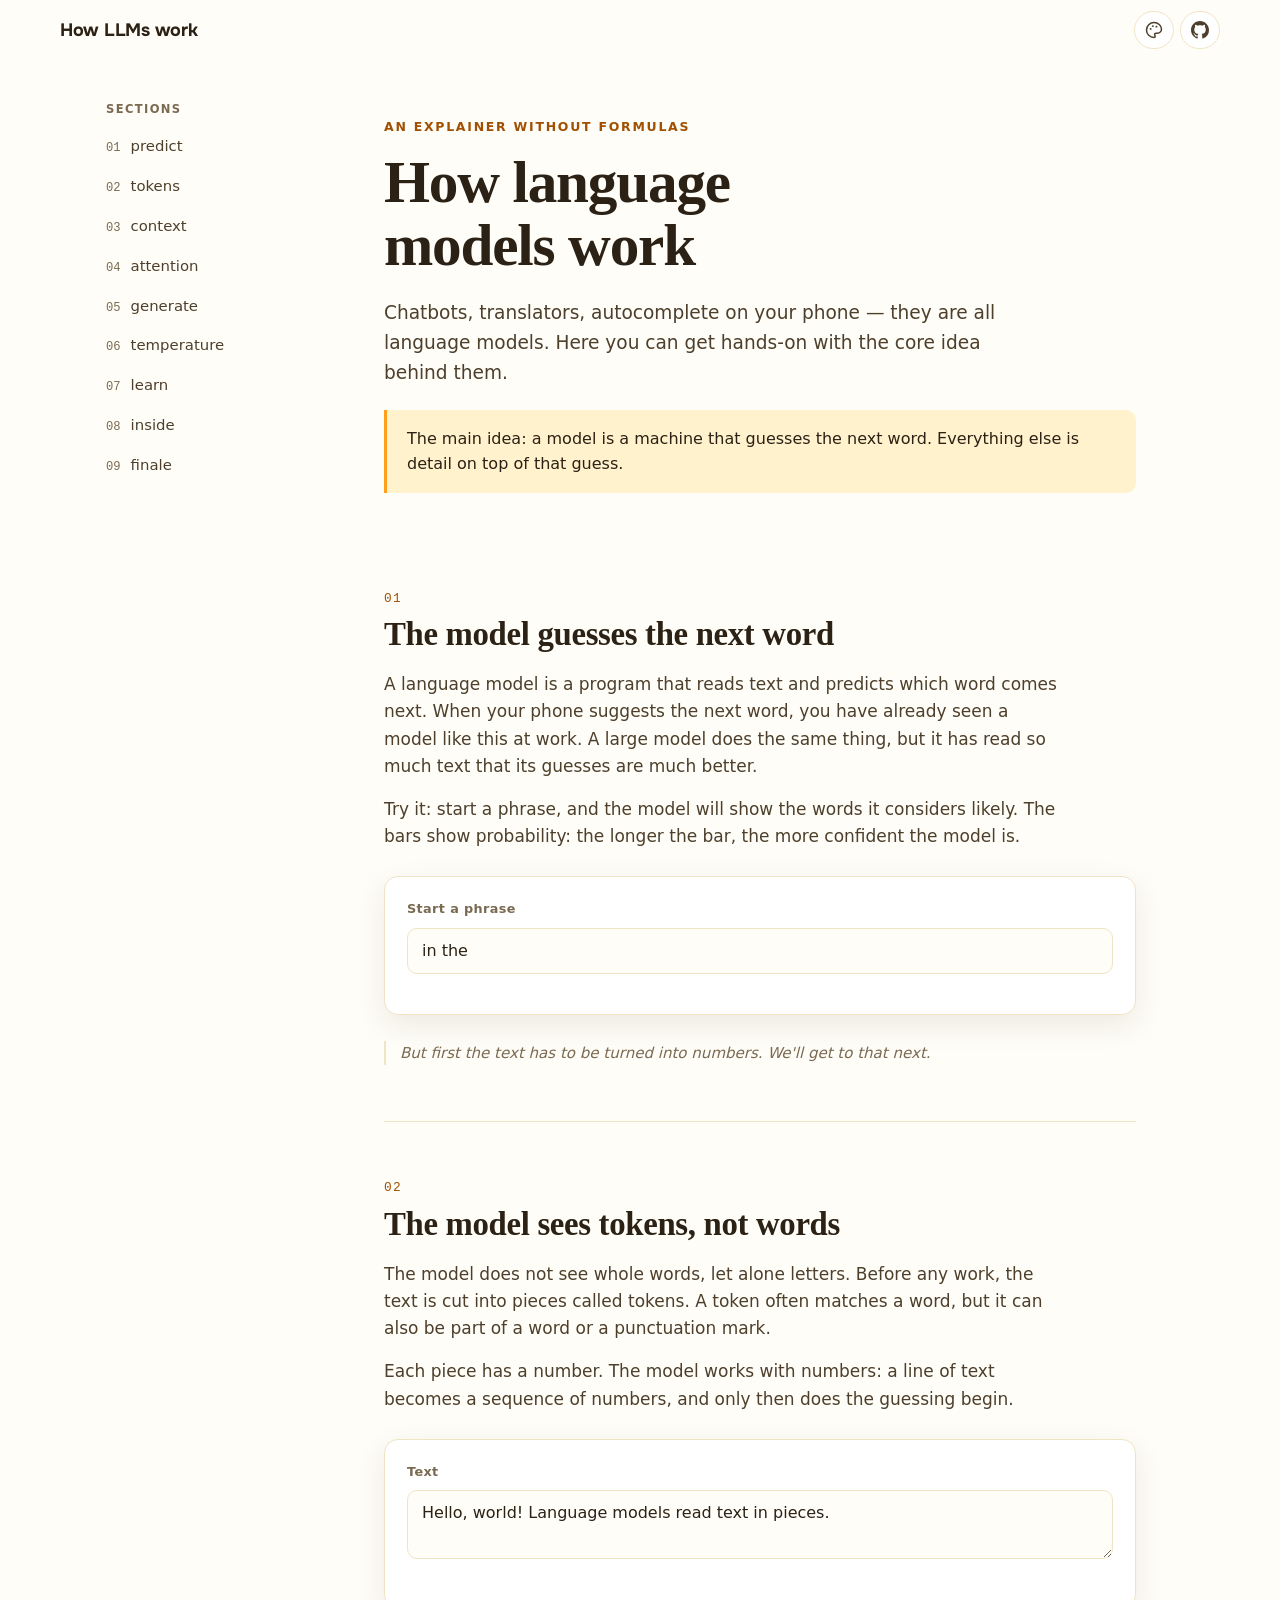
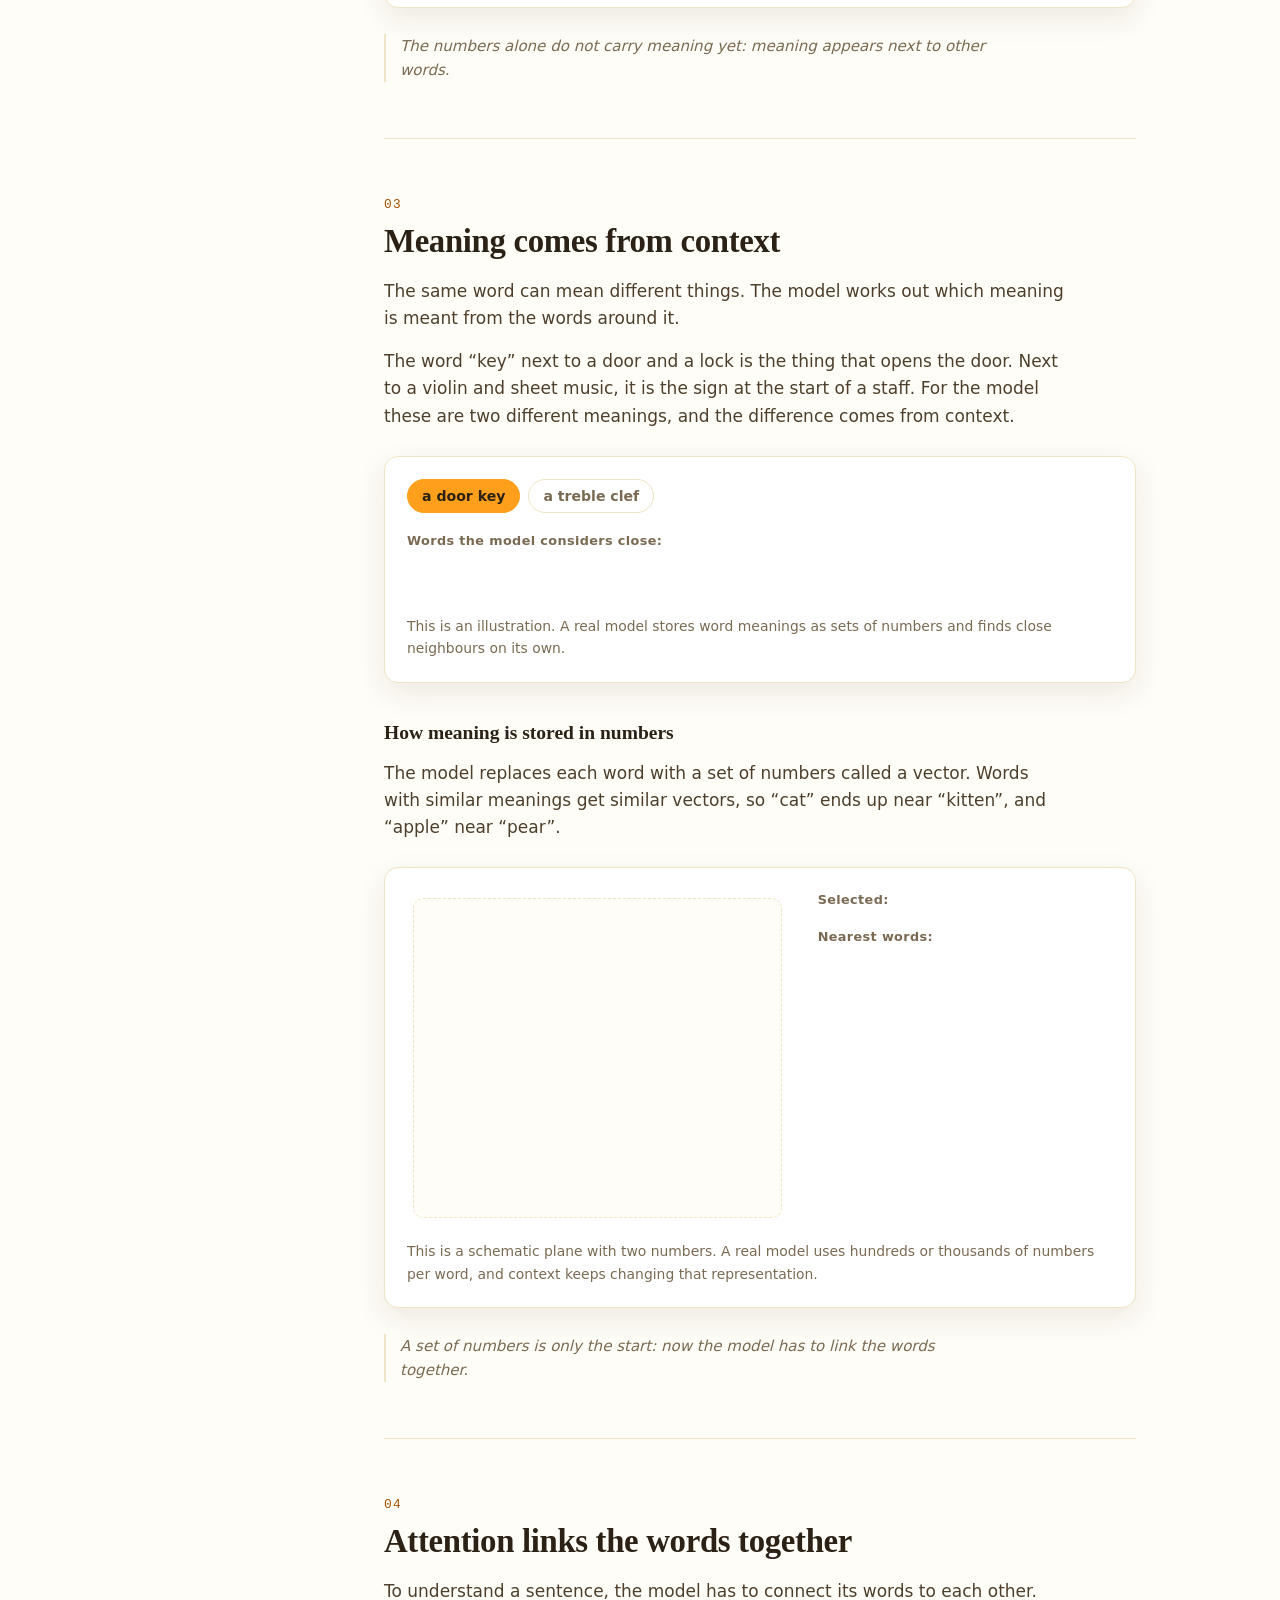
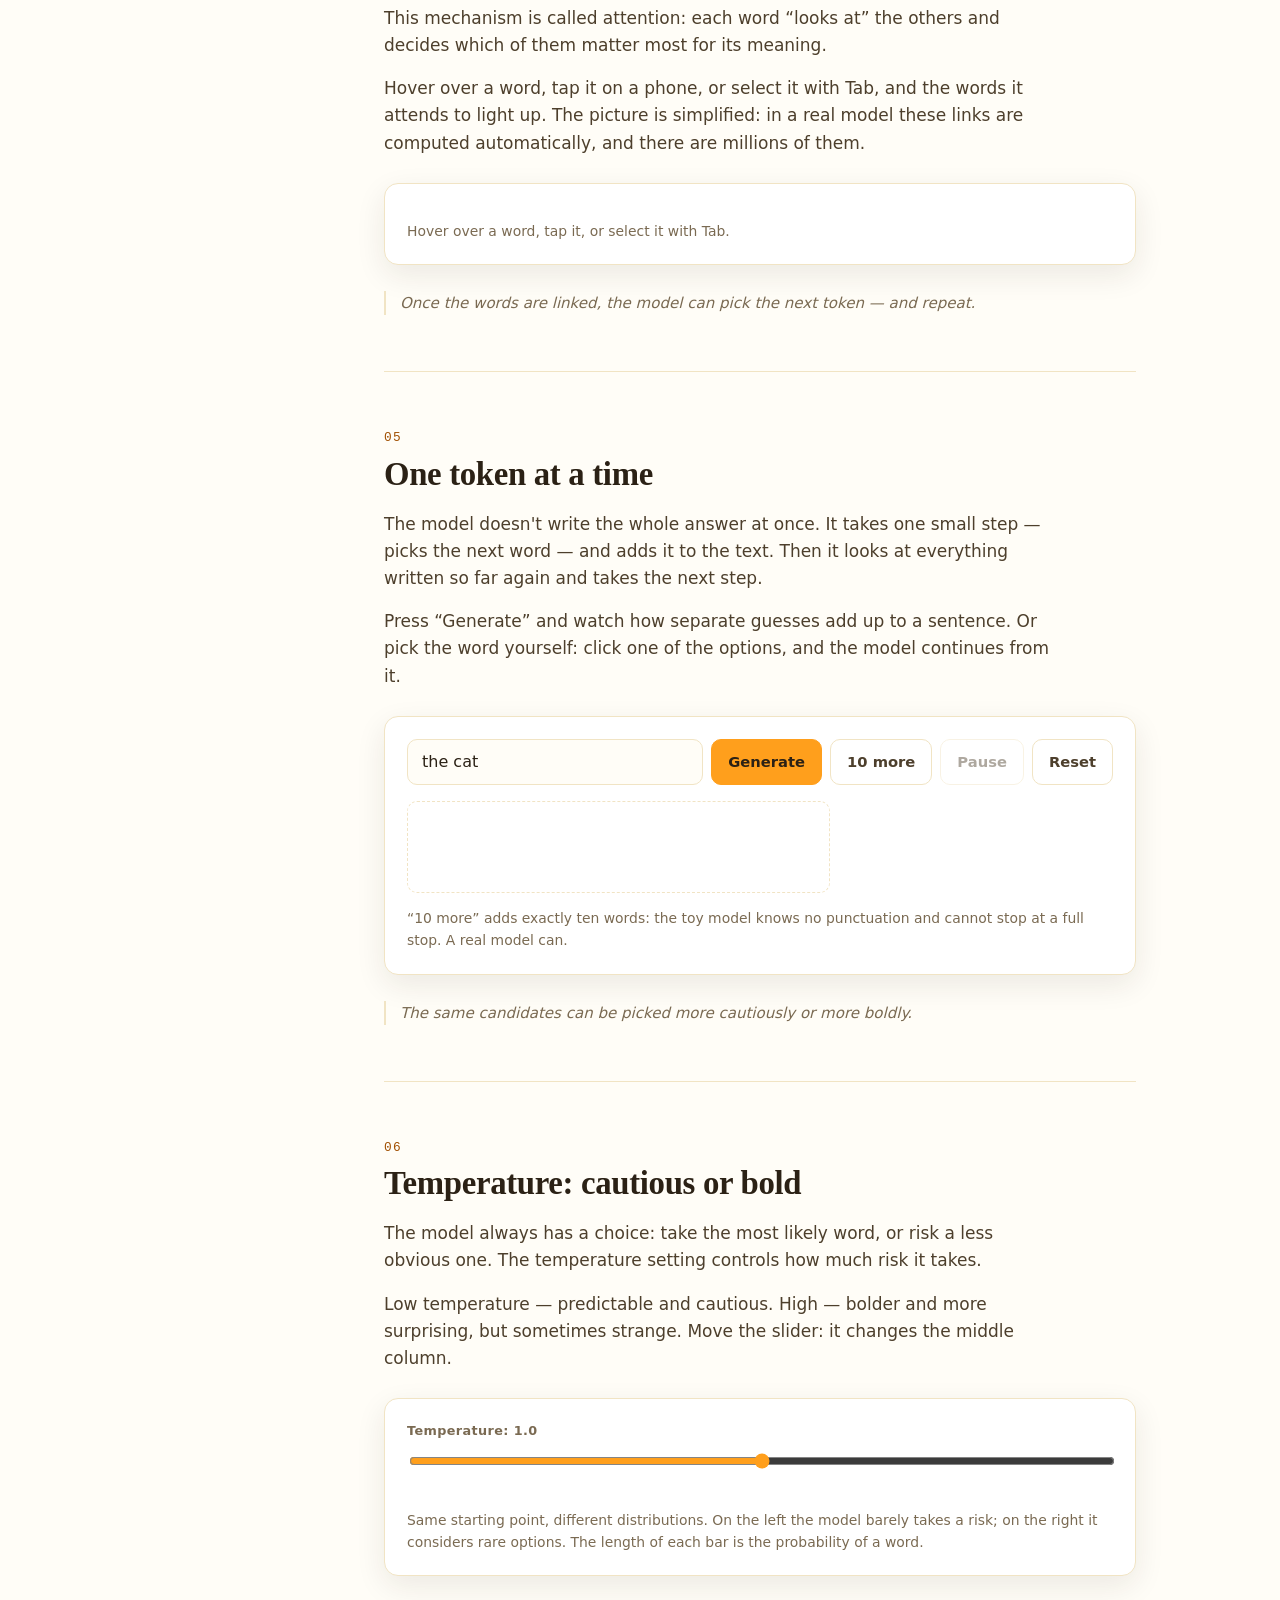
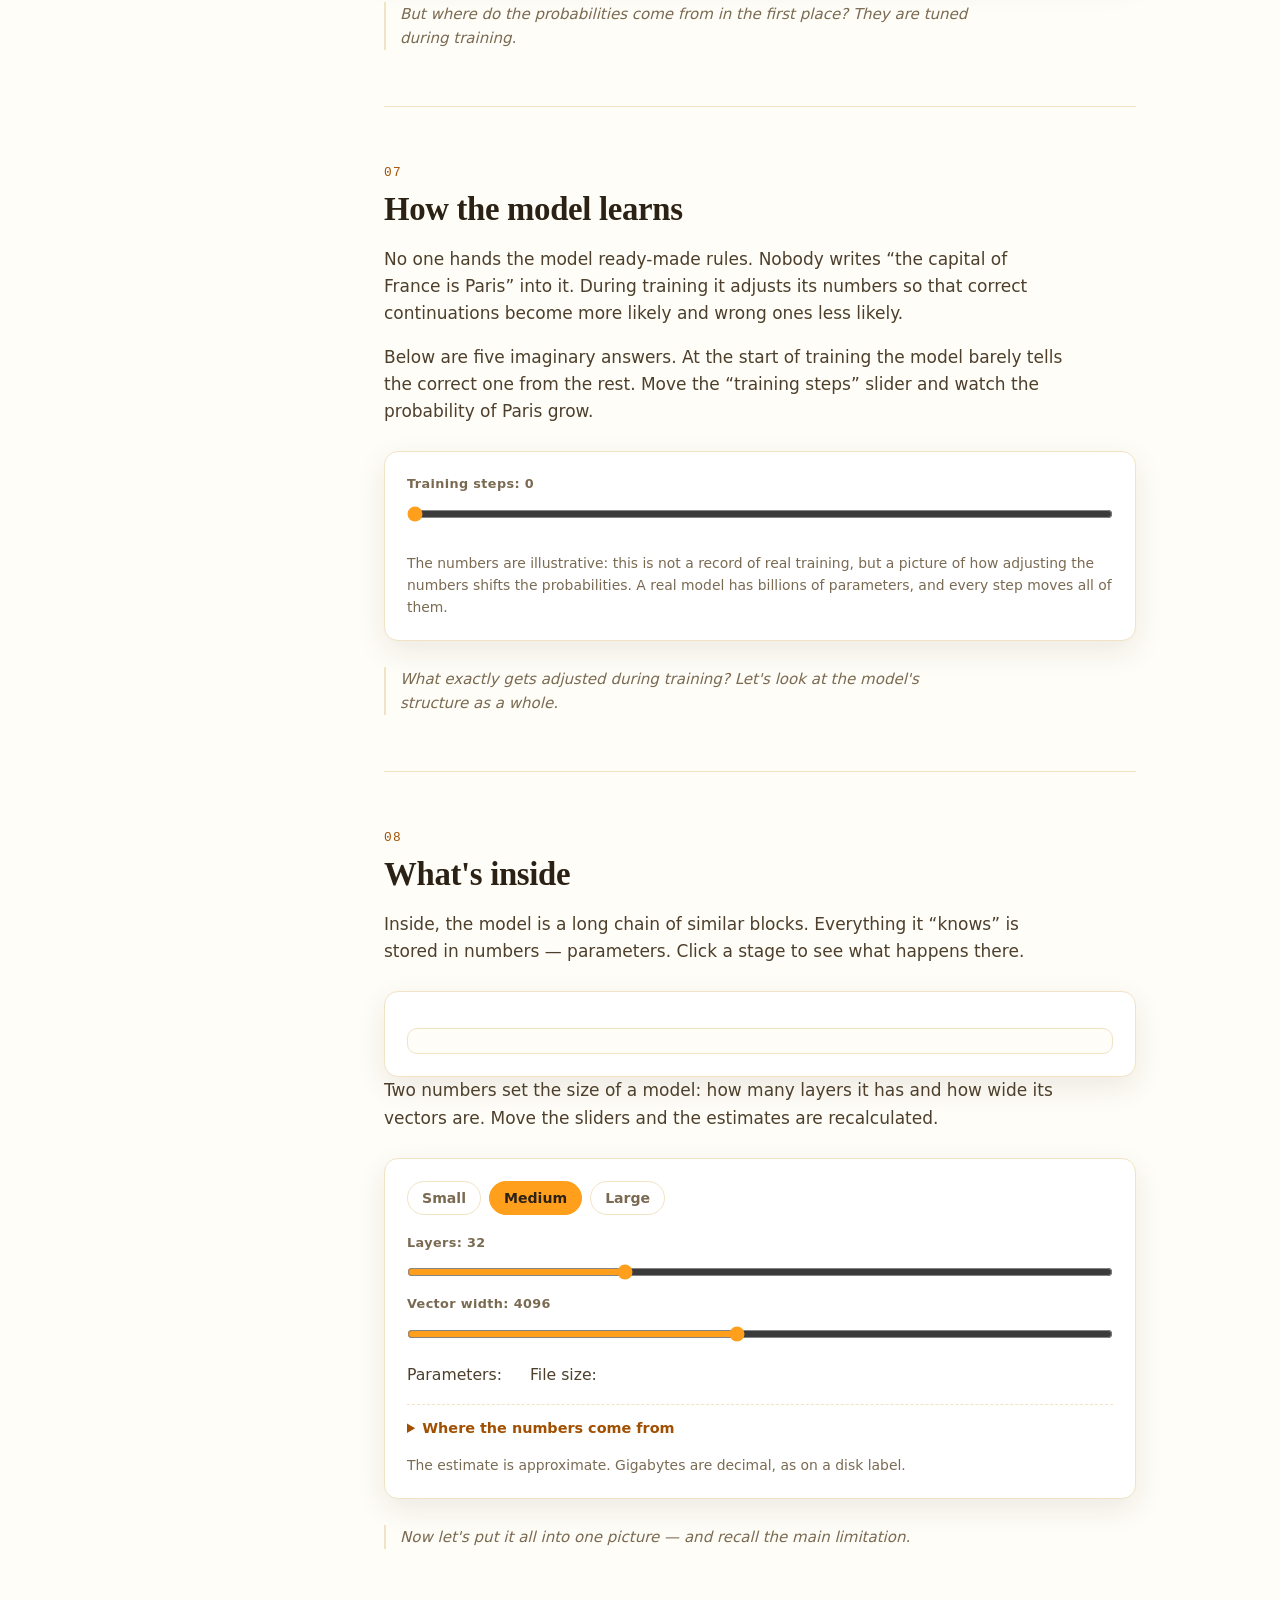
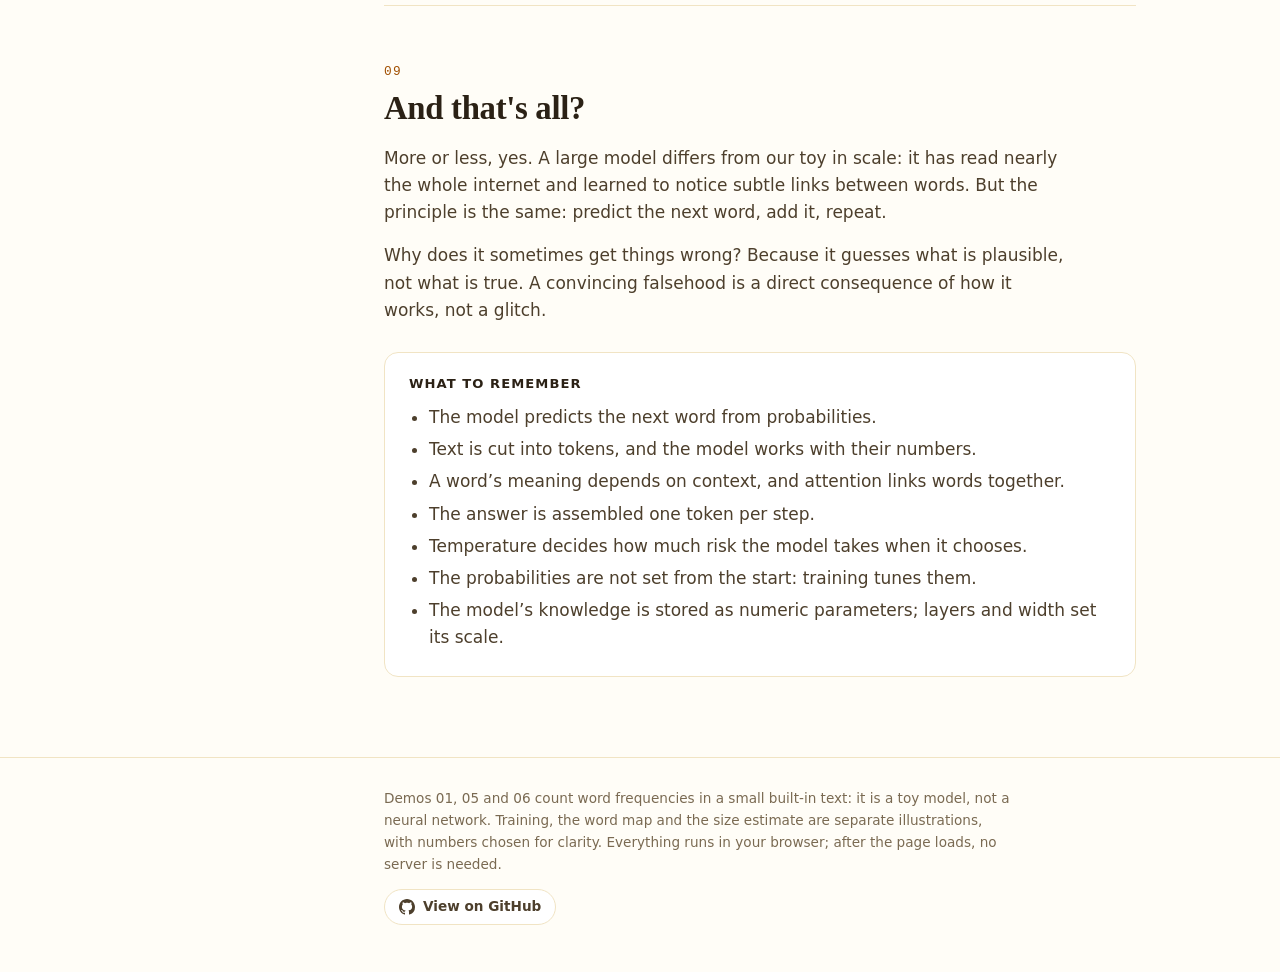
==== commit d06c23f6: "Fix issues from the site audit, add MIT and CC BY 4.0 licenses - Demos: default prompts with several" ====
--- a/src/index.html
+++ b/src/index.html
@@ -26,6 +26,7 @@
   <link rel="stylesheet" href="styles.css">
 </head>
 <body id="top">
+  <a class="skip-link" href="#main" data-i18n="a11y.skip">Skip to content</a>
   <!-- Шапка: одна строка, прилипает к верху. Меню разделов — выпадающее до 1200px и боковая колонка шире. -->
   <header class="site-header" id="site-header">
     <div class="header-bar">
@@ -33,7 +34,7 @@
         <!-- logo -->
         <span class="brand-name" data-i18n="brand.name">How LLMs work</span>
       </a>
-      <button type="button" class="toc-toggle" id="toc-toggle" aria-expanded="false" aria-controls="toc" data-i18n-attr="aria-label:toc.menu" aria-label="Section list">
+      <button type="button" class="toc-toggle" id="toc-toggle" aria-expanded="false" aria-controls="toc">
         <span class="toc-toggle-num" id="toc-current-num" hidden></span>
         <span class="toc-toggle-label" id="toc-current-label" data-i18n="toc.label">Sections</span>
         <svg class="chevron" viewBox="0 0 24 24" aria-hidden="true"><path d="m6 9 6 6 6-6"/></svg>
@@ -87,218 +88,224 @@
     </ol>
   </nav>
 
-  <div class="hero">
-    <div class="wrap">
-      <p class="kicker" data-i18n="hero.kicker">An explainer without formulas</p>
-      <h1 data-i18n-html="hero.title">How language<br>models work</h1>
-      <p class="lead" data-i18n="hero.lead">Chatbots, translators, autocomplete on your phone — they are all language models. Here you can get hands-on with the core idea behind them.</p>
-      <p class="hero-callout" data-i18n="hero.callout">The main idea: a model is a machine that guesses the next word. Everything else is detail on top of that guess.</p>
+  <main id="main" tabindex="-1">
+    <div class="hero">
+      <div class="wrap">
+        <p class="kicker" data-i18n="hero.kicker">An explainer without formulas</p>
+        <h1 data-i18n-html="hero.title">How language<br>models work</h1>
+        <p class="lead" data-i18n="hero.lead">Chatbots, translators, autocomplete on your phone — they are all language models. Here you can get hands-on with the core idea behind them.</p>
+        <p class="hero-callout" data-i18n="hero.callout">The main idea: a model is a machine that guesses the next word. Everything else is detail on top of that guess.</p>
+      </div>
     </div>
-  </div>
-
-  <main class="wrap">
-
-    <section id="predict">
-      <p class="num">01</p>
-      <h2 data-i18n="predict.title">The model guesses the next word</h2>
-      <p data-i18n="predict.p1">A language model is a program that reads text and predicts which word comes next. When your phone suggests the next word, you have already seen a model like this at work. A large model does the same thing, but it has read so much text that its guesses are much better.</p>
-      <p data-i18n="predict.p2">Try it: start a phrase, and the model will show the words it considers likely. The bars show probability: the longer the bar, the more confident the model is.</p>
-
-      <div class="demo" id="demo-predict">
-        <label class="field-label" for="predict-input" data-i18n="predict.inputLabel">Start a phrase</label>
-        <input id="predict-input" class="text-input" value="the gingerbread" data-i18n-value="predict.defaultInput" autocomplete="off" spellcheck="false">
-        <div class="predict-out" id="predict-out" aria-live="polite"></div>
-        <p class="demo-note" id="predict-note"></p>
-      </div>
-
-      <p class="bridge" data-i18n="predict.bridge">But first the text has to be turned into numbers. We'll get to that next.</p>
-    </section>
-
-    <section id="tokens">
-      <p class="num">02</p>
-      <h2 data-i18n="tokens.title">The model sees tokens, not words</h2>
-      <p data-i18n="tokens.p1">The model does not see whole words, let alone letters. Before any work, the text is cut into pieces called tokens. A token often matches a word, but it can also be part of a word or a punctuation mark.</p>
-      <p data-i18n="tokens.p2">Each piece has a number. The model works with numbers: a line of text becomes a sequence of numbers, and only then does the guessing begin.</p>
-
-      <div class="demo">
-        <label class="field-label" for="tokens-input" data-i18n="tokens.inputLabel">Text</label>
-        <textarea id="tokens-input" class="text-input" rows="2" spellcheck="false" data-i18n-value="tokens.defaultText">Hello, world! Language models read text in pieces.</textarea>
-        <div class="token-chips" id="tokens-out"></div>
-        <p class="demo-note" id="tokens-note"></p>
-      </div>
-
-      <p class="bridge" data-i18n="tokens.bridge">The numbers alone do not carry meaning yet: meaning appears next to other words.</p>
-    </section>
-
-    <section id="context">
-      <p class="num">03</p>
-      <h2 data-i18n="context.title">Meaning comes from context</h2>
-      <p data-i18n="context.p1">The same word can mean different things. The model works out which meaning is meant from the words around it.</p>
-      <p data-i18n="context.p2">The word “key” next to a door and a lock is the thing that opens the door. Next to a violin and sheet music, it is the sign at the start of a staff. For the model these are two different meanings, and the difference comes from context.</p>
-
-      <div class="demo">
-        <div class="context-switch" role="tablist" data-i18n-attr="aria-label:context.tabsLabel" aria-label="Contexts of the word “key”">
-          <button type="button" class="context-tab is-active" id="context-tab-door" data-context="door" role="tab" aria-selected="true" aria-controls="context-panel" data-i18n="context.tab.door">a door key</button>
-          <button type="button" class="context-tab" id="context-tab-music" data-context="music" role="tab" aria-selected="false" aria-controls="context-panel" tabindex="-1" data-i18n="context.tab.music">a treble clef</button>
-        </div>
-        <div id="context-panel" role="tabpanel" aria-labelledby="context-tab-door">
-          <p class="context-sentence" id="context-sentence"></p>
-          <p class="field-label" data-i18n="context.neighborsLabel">Words the model considers close:</p>
-          <div class="neighbor-chips" id="context-out"></div>
-        </div>
-        <p class="demo-note" data-i18n="context.note">This is an illustration. A real model stores word meanings as sets of numbers and finds close neighbours on its own.</p>
-      </div>
-
-      <h3 class="subhead" data-i18n="context.subhead">How meaning is stored in numbers</h3>
-      <p data-i18n="context.p3">The model replaces each word with a set of numbers called a vector. Words with similar meanings get similar vectors, so “cat” ends up near “kitten”, and “apple” near “pear”.</p>
-
-      <div class="demo">
-        <div class="embedding-layout">
-          <div class="embedding-plot" id="embedding-plot" role="group" data-i18n-attr="aria-label:embeddings.mapLabel" aria-label="A schematic word map"></div>
-          <div class="embedding-info">
-            <p class="field-label"><span data-i18n="embeddings.selected">Selected:</span> <strong id="embedding-word"></strong></p>
-            <p class="embedding-vector" id="embedding-vector"></p>
-            <p class="field-label" data-i18n="embeddings.nearest">Nearest words:</p>
-            <ul class="embedding-near" id="embedding-near"></ul>
-          </div>
-        </div>
-        <p class="demo-note" data-i18n="embeddings.note">This is a schematic plane with two numbers. A real model uses hundreds or thousands of numbers per word, and context keeps changing that representation.</p>
-      </div>
-
-      <p class="bridge" data-i18n="context.bridge">A set of numbers is only the start: now the model has to link the words together.</p>
-    </section>
-
-    <section id="attention">
-      <p class="num">04</p>
-      <h2 data-i18n="attention.title">Attention links the words together</h2>
-      <p data-i18n="attention.p1">To understand a sentence, the model has to connect its words to each other. This mechanism is called attention: each word “looks at” the others and decides which of them matter most for its meaning.</p>
-      <p data-i18n="attention.p2">Hover over a word, tap it on a phone, or select it with Tab, and the words it attends to light up. The picture is simplified: in a real model these links are computed automatically, and there are millions of them.</p>
-
-      <div class="demo">
-        <div class="attention-sentence" id="attention-sentence"></div>
-        <p class="demo-note" id="attention-caption" aria-live="polite" data-i18n="attention.caption">Hover over a word, tap it, or select it with Tab.</p>
-      </div>
-
-      <p class="bridge" data-i18n="attention.bridge">Once the words are linked, the model can pick the next token — and repeat.</p>
-    </section>
-
-    <section id="generate">
-      <p class="num">05</p>
-      <h2 data-i18n="generate.title">One token at a time</h2>
-      <p data-i18n="generate.p1">The model doesn't write the whole answer at once. It takes one small step — picks the next word — and adds it to the text. Then it looks at everything written so far again and takes the next step.</p>
-      <p data-i18n="generate.p2">Press “Generate” and watch how separate guesses add up to a sentence. Or pick the word yourself: click one of the options, and the model continues from it.</p>
-
-      <div class="demo">
-        <div class="generate-controls">
-          <input id="generate-input" class="text-input" value="once upon a" data-i18n-value="generate.defaultInput" spellcheck="false" data-i18n-attr="aria-label:generate.inputLabel">
-          <button class="btn" id="generate-start" data-i18n="generate.start">Generate</button>
-          <button class="btn btn-ghost" id="generate-more" data-i18n="generate.more">10 more</button>
-          <button class="btn btn-ghost" id="generate-pause" disabled data-i18n="generate.pause">Pause</button>
-          <button class="btn btn-ghost" id="generate-reset" data-i18n="generate.reset">Reset</button>
-        </div>
-        <div class="generate-body">
-          <div class="generate-text" id="generate-output" aria-live="polite"></div>
-          <div class="generate-candidates" id="generate-candidates"></div>
-        </div>
-        <p class="demo-note" data-i18n="generate.note">“10 more” adds exactly ten words: the toy model knows no punctuation and cannot stop at a full stop. A real model can.</p>
-      </div>
-
-      <p class="bridge" data-i18n="generate.bridge">The same candidates can be picked more cautiously or more boldly.</p>
-    </section>
-
-    <section id="temperature">
-      <p class="num">06</p>
-      <h2 data-i18n="temperature.title">Temperature: cautious or bold</h2>
-      <p data-i18n="temperature.p1">The model always has a choice: take the most likely word, or risk a less obvious one. The temperature setting controls how much risk it takes.</p>
-      <p data-i18n="temperature.p2">Low temperature — predictable and cautious. High — bolder and more surprising, but sometimes strange. Move the slider: it changes the middle column.</p>
-
-      <div class="demo">
-        <label class="field-label" for="temp-slider"><span data-i18n="temperature.sliderLabel">Temperature:</span> <span id="temp-value">1.0</span></label>
-        <input type="range" id="temp-slider" min="0" max="2" step="0.1" value="1">
-        <div class="temp-columns" id="temp-columns"></div>
-        <p class="demo-note" data-i18n="temperature.note">Same starting point, different distributions. On the left the model barely takes a risk; on the right it considers rare options. The length of each bar is the probability of a word.</p>
-      </div>
-
-      <p class="bridge" data-i18n="temperature.bridge">But where do the probabilities come from in the first place? They are tuned during training.</p>
-    </section>
-
-    <section id="learn">
-      <p class="num">07</p>
-      <h2 data-i18n="learn.title">How the model learns</h2>
-      <p data-i18n="learn.p1">No one hands the model ready-made rules. Nobody writes “the capital of France is Paris” into it. During training it adjusts its numbers so that correct continuations become more likely and wrong ones less likely.</p>
-      <p data-i18n="learn.p2">Below are five imaginary answers. At the start of training the model barely tells the correct one from the rest. Move the “training steps” slider and watch the probability of Paris grow.</p>
-
-      <div class="demo">
-        <label class="field-label" for="learn-slider"><span data-i18n="learn.sliderLabel">Training steps:</span> <output id="learn-step">0</output></label>
-        <input type="range" id="learn-slider" min="0" max="100" step="1" value="0">
-        <div class="learn-list" id="learn-out" aria-live="polite"></div>
-        <p class="demo-note" data-i18n="learn.note">The numbers are illustrative: this is not a record of real training, but a picture of how adjusting the numbers shifts the probabilities. A real model has billions of parameters, and every step moves all of them.</p>
-      </div>
-
-      <p class="bridge" data-i18n="learn.bridge">What exactly gets adjusted during training? Let's look at the model's structure as a whole.</p>
-    </section>
-
-    <section id="inside">
-      <p class="num">08</p>
-      <h2 data-i18n="inside.title">What's inside</h2>
-      <p data-i18n="inside.p1">Inside, the model is a long chain of similar blocks. Everything it “knows” is stored in numbers — parameters. Click a stage to see what happens there.</p>
-
-      <div class="demo">
-        <div class="architecture-stages" id="inside-stages" role="group" data-i18n-attr="aria-label:inside.stagesLabel" aria-label="Stages of the model"></div>
-        <div class="stage-description" id="inside-description" aria-live="polite"></div>
-      </div>
-
-      <p data-i18n="inside.p2">Two numbers set the size of a model: how many layers it has and how wide its vectors are. Move the sliders and the estimates are recalculated.</p>
-
-      <div class="demo">
-        <div class="params-presets" role="group" data-i18n-attr="aria-label:inside.presetsLabel" aria-label="Model size">
-          <button class="context-tab" data-preset="small" aria-pressed="false" data-i18n="inside.preset.small">Small</button>
-          <button class="context-tab is-active" data-preset="medium" aria-pressed="true" data-i18n="inside.preset.medium">Medium</button>
-          <button class="context-tab" data-preset="large" aria-pressed="false" data-i18n="inside.preset.large">Large</button>
-        </div>
-
-        <label class="field-label" for="params-layers"><span data-i18n="inside.layers">Layers:</span> <output id="params-layers-value">32</output></label>
-        <input type="range" id="params-layers" min="4" max="96" step="1" value="32">
-
-        <label class="field-label" for="params-width"><span data-i18n="inside.width">Vector width:</span> <output id="params-width-value">4096</output></label>
-        <input type="range" id="params-width" min="512" max="8192" step="256" value="4096">
-
-        <div class="params-results">
-          <p><span data-i18n="inside.params">Parameters:</span> <strong id="params-count"></strong></p>
-          <p><span data-i18n="inside.size">File size:</span> <strong id="params-size"></strong></p>
-        </div>
-
-        <details class="formula">
-          <summary data-i18n="inside.formulaSummary">Where the numbers come from</summary>
-          <p data-i18n="inside.formula">Estimate: 12 · L · d² parameters in the blocks plus 2 · V · d in the embeddings and output layer, where L is the number of layers, d the width and V the vocabulary size (here 50,000). File size is 2 bytes per parameter (fp16).</p>
-          <p data-i18n="inside.formulaNote">This is a simplification: real models have extra components, and a running model needs more memory than its weight file.</p>
-        </details>
-
-        <p class="demo-note" data-i18n="inside.note">The estimate is approximate. Gigabytes are decimal, as on a disk label.</p>
-      </div>
-
-      <p class="bridge" data-i18n="inside.bridge">Now let's put it all into one picture — and recall the main limitation.</p>
-    </section>
-
-    <section id="finale">
-      <p class="num">09</p>
-      <h2 data-i18n="finale.title">And that's all?</h2>
-      <p data-i18n="finale.p1">More or less, yes. A large model differs from our toy in scale: it has read nearly the whole internet and learned to notice subtle links between words. But the principle is the same: predict the next word, add it, repeat.</p>
-      <p data-i18n="finale.p2">Why does it sometimes get things wrong? Because it guesses what is plausible, not what is true. A convincing falsehood is a direct consequence of how it works, not a glitch.</p>
-      <div class="recap">
-        <p class="recap-title" data-i18n="recap.title">What to remember</p>
-        <ul>
-          <li data-i18n="recap.1">The model predicts the next word from probabilities.</li>
-          <li data-i18n="recap.2">Text is cut into tokens, and the model works with their numbers.</li>
-          <li data-i18n="recap.3">A word’s meaning depends on context, and attention links words together.</li>
-          <li data-i18n="recap.4">The answer is assembled one token per step.</li>
-          <li data-i18n="recap.5">Temperature decides how much risk the model takes when it chooses.</li>
-          <li data-i18n="recap.6">The probabilities are not set from the start: training tunes them.</li>
-          <li data-i18n="recap.7">The model’s knowledge is stored as numeric parameters; layers and width set its scale.</li>
-        </ul>
-      </div>
-    </section>
-
+
+    <noscript>
+      <div class="wrap"><p class="noscript" data-i18n="noscript.text">The interactive demos need JavaScript. The text works without it.</p></div>
+    </noscript>
+
+    <div class="wrap content">
+
+      <section id="predict">
+        <p class="num">01</p>
+        <h2 data-i18n="predict.title">The model guesses the next word</h2>
+        <p data-i18n="predict.p1">A language model is a program that reads text and predicts which word comes next. When your phone suggests the next word, you have already seen a model like this at work. A large model does the same thing, but it has read so much text that its guesses are much better.</p>
+        <p data-i18n="predict.p2">Try it: start a phrase, and the model will show the words it considers likely. The bars show probability: the longer the bar, the more confident the model is.</p>
+
+        <div class="demo" id="demo-predict">
+          <label class="field-label" for="predict-input" data-i18n="predict.inputLabel">Start a phrase</label>
+          <input id="predict-input" class="text-input" value="in the" data-i18n-value="predict.defaultInput" autocomplete="off" spellcheck="false">
+          <div class="predict-out" id="predict-out" aria-live="polite"></div>
+          <p class="demo-note" id="predict-note"></p>
+        </div>
+
+        <p class="bridge" data-i18n="predict.bridge">But first the text has to be turned into numbers. We'll get to that next.</p>
+      </section>
+
+      <section id="tokens">
+        <p class="num">02</p>
+        <h2 data-i18n="tokens.title">The model sees tokens, not words</h2>
+        <p data-i18n="tokens.p1">The model does not see whole words, let alone letters. Before any work, the text is cut into pieces called tokens. A token often matches a word, but it can also be part of a word or a punctuation mark.</p>
+        <p data-i18n="tokens.p2">Each piece has a number. The model works with numbers: a line of text becomes a sequence of numbers, and only then does the guessing begin.</p>
+
+        <div class="demo">
+          <label class="field-label" for="tokens-input" data-i18n="tokens.inputLabel">Text</label>
+          <textarea id="tokens-input" class="text-input" rows="2" spellcheck="false" data-i18n-value="tokens.defaultText">Hello, world! Language models read text in pieces.</textarea>
+          <div class="token-chips" id="tokens-out"></div>
+          <p class="demo-note" id="tokens-note"></p>
+        </div>
+
+        <p class="bridge" data-i18n="tokens.bridge">The numbers alone do not carry meaning yet: meaning appears next to other words.</p>
+      </section>
+
+      <section id="context">
+        <p class="num">03</p>
+        <h2 data-i18n="context.title">Meaning comes from context</h2>
+        <p data-i18n="context.p1">The same word can mean different things. The model works out which meaning is meant from the words around it.</p>
+        <p data-i18n="context.p2">The word “key” next to a door and a lock is the thing that opens the door. Next to a violin and sheet music, it is the sign at the start of a staff. For the model these are two different meanings, and the difference comes from context.</p>
+
+        <div class="demo">
+          <div class="context-switch" role="tablist" data-i18n-attr="aria-label:context.tabsLabel" aria-label="Contexts of the word “key”">
+            <button type="button" class="context-tab is-active" id="context-tab-door" data-context="door" role="tab" aria-selected="true" aria-controls="context-panel" data-i18n="context.tab.door">a door key</button>
+            <button type="button" class="context-tab" id="context-tab-music" data-context="music" role="tab" aria-selected="false" aria-controls="context-panel" tabindex="-1" data-i18n="context.tab.music">a treble clef</button>
+          </div>
+          <div id="context-panel" role="tabpanel" aria-labelledby="context-tab-door">
+            <p class="context-sentence" id="context-sentence"></p>
+            <p class="field-label" data-i18n="context.neighborsLabel">Words the model considers close:</p>
+            <div class="neighbor-chips" id="context-out"></div>
+          </div>
+          <p class="demo-note" data-i18n="context.note">This is an illustration. A real model stores word meanings as sets of numbers and finds close neighbours on its own.</p>
+        </div>
+
+        <h3 class="subhead" data-i18n="context.subhead">How meaning is stored in numbers</h3>
+        <p data-i18n="context.p3">The model replaces each word with a set of numbers called a vector. Words with similar meanings get similar vectors, so “cat” ends up near “kitten”, and “apple” near “pear”.</p>
+
+        <div class="demo">
+          <div class="embedding-layout">
+            <div class="embedding-plot" id="embedding-plot" role="group" data-i18n-attr="aria-label:embeddings.mapLabel" aria-label="A schematic word map"></div>
+            <div class="embedding-info">
+              <p class="field-label"><span data-i18n="embeddings.selected">Selected:</span> <strong id="embedding-word"></strong></p>
+              <p class="embedding-vector" id="embedding-vector"></p>
+              <p class="field-label" data-i18n="embeddings.nearest">Nearest words:</p>
+              <ul class="embedding-near" id="embedding-near"></ul>
+            </div>
+          </div>
+          <p class="demo-note" data-i18n="embeddings.note">This is a schematic plane with two numbers. A real model uses hundreds or thousands of numbers per word, and context keeps changing that representation.</p>
+        </div>
+
+        <p class="bridge" data-i18n="context.bridge">A set of numbers is only the start: now the model has to link the words together.</p>
+      </section>
+
+      <section id="attention">
+        <p class="num">04</p>
+        <h2 data-i18n="attention.title">Attention links the words together</h2>
+        <p data-i18n="attention.p1">To understand a sentence, the model has to connect its words to each other. This mechanism is called attention: each word “looks at” the others and decides which of them matter most for its meaning.</p>
+        <p data-i18n="attention.p2">Hover over a word, tap it on a phone, or select it with Tab, and the words it attends to light up. The picture is simplified: in a real model these links are computed automatically, and there are millions of them.</p>
+
+        <div class="demo">
+          <div class="attention-sentence" id="attention-sentence"></div>
+          <p class="demo-note" id="attention-caption" aria-live="polite" data-i18n="attention.caption">Hover over a word, tap it, or select it with Tab.</p>
+        </div>
+
+        <p class="bridge" data-i18n="attention.bridge">Once the words are linked, the model can pick the next token — and repeat.</p>
+      </section>
+
+      <section id="generate">
+        <p class="num">05</p>
+        <h2 data-i18n="generate.title">One token at a time</h2>
+        <p data-i18n="generate.p1">The model doesn't write the whole answer at once. It takes one small step — picks the next word — and adds it to the text. Then it looks at everything written so far again and takes the next step.</p>
+        <p data-i18n="generate.p2">Press “Generate” and watch how separate guesses add up to a sentence. Or pick the word yourself: click one of the options, and the model continues from it.</p>
+
+        <div class="demo">
+          <div class="generate-controls">
+            <input id="generate-input" class="text-input" value="the cat" data-i18n-value="generate.defaultInput" spellcheck="false" data-i18n-attr="aria-label:generate.inputLabel">
+            <button class="btn" id="generate-start" data-i18n="generate.start">Generate</button>
+            <button class="btn btn-ghost" id="generate-more" data-i18n="generate.more">10 more</button>
+            <button class="btn btn-ghost" id="generate-pause" disabled data-i18n="generate.pause">Pause</button>
+            <button class="btn btn-ghost" id="generate-reset" data-i18n="generate.reset">Reset</button>
+          </div>
+          <div class="generate-body">
+            <div class="generate-text" id="generate-output" aria-live="polite"></div>
+            <div class="generate-candidates" id="generate-candidates"></div>
+          </div>
+          <p class="demo-note" data-i18n="generate.note">“10 more” adds exactly ten words: the toy model knows no punctuation and cannot stop at a full stop. A real model can.</p>
+        </div>
+
+        <p class="bridge" data-i18n="generate.bridge">The same candidates can be picked more cautiously or more boldly.</p>
+      </section>
+
+      <section id="temperature">
+        <p class="num">06</p>
+        <h2 data-i18n="temperature.title">Temperature: cautious or bold</h2>
+        <p data-i18n="temperature.p1">The model always has a choice: take the most likely word, or risk a less obvious one. The temperature setting controls how much risk it takes.</p>
+        <p data-i18n="temperature.p2">Low temperature — predictable and cautious. High — bolder and more surprising, but sometimes strange. Move the slider: it changes the middle column.</p>
+
+        <div class="demo">
+          <label class="field-label" for="temp-slider"><span data-i18n="temperature.sliderLabel">Temperature:</span> <span id="temp-value">1.0</span></label>
+          <input type="range" id="temp-slider" min="0" max="2" step="0.1" value="1">
+          <div class="temp-columns" id="temp-columns"></div>
+          <p class="demo-note" data-i18n="temperature.note">Same starting point, different distributions. On the left the model barely takes a risk; on the right it considers rare options. The length of each bar is the probability of a word.</p>
+        </div>
+
+        <p class="bridge" data-i18n="temperature.bridge">But where do the probabilities come from in the first place? They are tuned during training.</p>
+      </section>
+
+      <section id="learn">
+        <p class="num">07</p>
+        <h2 data-i18n="learn.title">How the model learns</h2>
+        <p data-i18n="learn.p1">No one hands the model ready-made rules. Nobody writes “the capital of France is Paris” into it. During training it adjusts its numbers so that correct continuations become more likely and wrong ones less likely.</p>
+        <p data-i18n="learn.p2">Below are five imaginary answers. At the start of training the model barely tells the correct one from the rest. Move the “training steps” slider and watch the probability of Paris grow.</p>
+
+        <div class="demo">
+          <p class="field-label"><label for="learn-slider" data-i18n="learn.sliderLabel">Training steps:</label> <output id="learn-step" for="learn-slider">0</output></p>
+          <input type="range" id="learn-slider" min="0" max="100" step="1" value="0">
+          <div class="learn-list" id="learn-out" aria-live="polite"></div>
+          <p class="demo-note" data-i18n="learn.note">The numbers are illustrative: this is not a record of real training, but a picture of how adjusting the numbers shifts the probabilities. A real model has billions of parameters, and every step moves all of them.</p>
+        </div>
+
+        <p class="bridge" data-i18n="learn.bridge">What exactly gets adjusted during training? Let's look at the model's structure as a whole.</p>
+      </section>
+
+      <section id="inside">
+        <p class="num">08</p>
+        <h2 data-i18n="inside.title">What's inside</h2>
+        <p data-i18n="inside.p1">Inside, the model is a long chain of similar blocks. Everything it “knows” is stored in numbers — parameters. Click a stage to see what happens there.</p>
+
+        <div class="demo">
+          <div class="architecture-stages" id="inside-stages" role="group" data-i18n-attr="aria-label:inside.stagesLabel" aria-label="Stages of the model"></div>
+          <div class="stage-description" id="inside-description" aria-live="polite"></div>
+        </div>
+
+        <p data-i18n="inside.p2">Two numbers set the size of a model: how many layers it has and how wide its vectors are. Move the sliders and the estimates are recalculated.</p>
+
+        <div class="demo">
+          <div class="params-presets" role="group" data-i18n-attr="aria-label:inside.presetsLabel" aria-label="Model size">
+            <button class="context-tab" data-preset="small" aria-pressed="false" data-i18n="inside.preset.small">Small</button>
+            <button class="context-tab is-active" data-preset="medium" aria-pressed="true" data-i18n="inside.preset.medium">Medium</button>
+            <button class="context-tab" data-preset="large" aria-pressed="false" data-i18n="inside.preset.large">Large</button>
+          </div>
+
+          <p class="field-label"><label for="params-layers" data-i18n="inside.layers">Layers:</label> <output id="params-layers-value" for="params-layers">32</output></p>
+          <input type="range" id="params-layers" min="4" max="96" step="1" value="32">
+
+          <p class="field-label"><label for="params-width" data-i18n="inside.width">Vector width:</label> <output id="params-width-value" for="params-width">4096</output></p>
+          <input type="range" id="params-width" min="512" max="8192" step="256" value="4096">
+
+          <div class="params-results">
+            <p><span data-i18n="inside.params">Parameters:</span> <strong id="params-count"></strong></p>
+            <p><span data-i18n="inside.size">File size:</span> <strong id="params-size"></strong></p>
+          </div>
+
+          <details class="formula">
+            <summary data-i18n="inside.formulaSummary">Where the numbers come from</summary>
+            <p data-i18n="inside.formula">Estimate: 12 · L · d² parameters in the blocks plus 2 · V · d in the embeddings and output layer, where L is the number of layers, d the width and V the vocabulary size (here 50,000). File size is 2 bytes per parameter (fp16).</p>
+            <p data-i18n="inside.formulaNote">This is a simplification: real models have extra components, and a running model needs more memory than its weight file.</p>
+          </details>
+
+          <p class="demo-note" data-i18n="inside.note">The estimate is approximate. Gigabytes are decimal, as on a disk label.</p>
+        </div>
+
+        <p class="bridge" data-i18n="inside.bridge">Now let's put it all into one picture — and recall the main limitation.</p>
+      </section>
+
+      <section id="finale">
+        <p class="num">09</p>
+        <h2 data-i18n="finale.title">And that's all?</h2>
+        <p data-i18n="finale.p1">More or less, yes. A large model differs from our toy in scale: it has read nearly the whole internet and learned to notice subtle links between words. But the principle is the same: predict the next word, add it, repeat.</p>
+        <p data-i18n="finale.p2">Why does it sometimes get things wrong? Because it guesses what is plausible, not what is true. A convincing falsehood is a direct consequence of how it works, not a glitch.</p>
+        <div class="recap">
+          <p class="recap-title" data-i18n="recap.title">What to remember</p>
+          <ul>
+            <li data-i18n="recap.1">The model predicts the next word from probabilities.</li>
+            <li data-i18n="recap.2">Text is cut into tokens, and the model works with their numbers.</li>
+            <li data-i18n="recap.3">A word’s meaning depends on context, and attention links words together.</li>
+            <li data-i18n="recap.4">The answer is assembled one token per step.</li>
+            <li data-i18n="recap.5">Temperature decides how much risk the model takes when it chooses.</li>
+            <li data-i18n="recap.6">The probabilities are not set from the start: training tunes them.</li>
+            <li data-i18n="recap.7">The model’s knowledge is stored as numeric parameters; layers and width set its scale.</li>
+          </ul>
+        </div>
+      </section>
+
+    </div>
   </main>
 
   <footer class="footer">
--- a/src/styles.css
+++ b/src/styles.css
@@ -233,7 +233,9 @@
 
 * { box-sizing: border-box; }
 
-html { scroll-behavior: smooth; }
+/* Плавная прокрутка включается скриптом после загрузки (js/nav.js): иначе браузер
+   плавно «доезжает» до #раздела при открытии страницы, например после смены языка. */
+html.smooth-scroll { scroll-behavior: smooth; }
 
 body {
   margin: 0;
@@ -728,15 +730,19 @@
 
   /* Текст сдвигается вправо, чтобы колонка и текст стояли по центру вместе. */
   .hero .wrap,
-  main.wrap,
+  .content.wrap,
   .footer .wrap { margin-left: calc(50% - 400px + 120px); }
 }
 
-/* Телефоны: имя сайта прячем, кнопки поплотнее. */
+/* Имя сайта прячем, пока ему не хватает места рядом с кнопками (немецкое — самое длинное). */
+@media (max-width: 720px) {
+  .brand-name { display: none; }
+}
+
+/* Телефоны: кнопки поплотнее. */
 @media (max-width: 560px) {
   :root { --header-h: 56px; }
   .header-bar { gap: 8px; padding: 0 12px; }
-  .brand-name { display: none; }
   .toc-toggle { flex: 1 1 auto; max-width: none; }
   .lang-code { display: none; }
   .lang-summary { padding: 0; width: 38px; }
@@ -947,6 +953,7 @@
 
 .context-switch {
   display: flex;
+  flex-wrap: wrap;
   gap: 8px;
   margin-bottom: 18px;
 }
@@ -1016,8 +1023,10 @@
   margin-bottom: 6px;
 }
 
+/* Отрицательные поля гасят внутренние: подсветка широкая, а запятая стоит вплотную к слову. */
 .aw {
-  padding: 2px 5px;
+  margin: 0 -3px;
+  padding: 2px 3px;
   border-radius: 7px;
   cursor: default;
   transition: background 0.18s ease, color 0.18s ease;
@@ -1115,6 +1124,8 @@
 
 .cand-row {
   display: flex;
+  align-items: center;
+  min-height: 28px; /* цель для пальца не меньше 24×24 (WCAG 2.2) */
   justify-content: space-between;
   gap: 10px;
   padding: 3px 8px;
@@ -1364,6 +1375,7 @@
   white-space: nowrap;
   cursor: pointer;
   transform: translate(-7px, -50%);
+  min-height: 28px; /* цель для пальца не меньше 24×24 (WCAG 2.2) */
 }
 
 .embedding-point:hover { background: var(--accent-soft); }
@@ -1428,11 +1440,13 @@
 
 .architecture-stages {
   display: grid;
+  grid-template-columns: minmax(0, 1fr);
   gap: 4px;
 }
 
 .stage-button {
   display: flex;
+  flex-wrap: wrap;
   justify-content: space-between;
   align-items: baseline;
   gap: 12px;
@@ -1575,12 +1589,13 @@
 
 @media (max-width: 640px) {
   .embedding-layout { grid-template-columns: 1fr; }
-  .embedding-plot { height: 280px; }
+  .embedding-plot { height: 360px; } /* выше, чтобы соседние слова не перекрывали друг друга */
   .params-results { flex-direction: column; gap: 4px; }
 }
 
 @media (prefers-reduced-motion: reduce) {
-  html { scroll-behavior: auto; }
+  html,
+  html.smooth-scroll { scroll-behavior: auto; }
   .pred-fill,
   .pred-track i,
   .tp-track i,
@@ -1622,3 +1637,50 @@
   .site-header { transition: none !important; }
   .brand-mark .lg-cursor { animation: none; }
 }
+
+/* ---------- Доступность ---------- */
+
+/* Текст только для экранных чтецов. */
+.visually-hidden {
+  position: absolute !important;
+  width: 1px;
+  height: 1px;
+  margin: -1px;
+  padding: 0;
+  overflow: hidden;
+  clip: rect(0 0 0 0);
+  white-space: nowrap;
+  border: 0;
+}
+
+/* «К содержанию»: видна только при переходе с клавиатуры. */
+.skip-link {
+  position: fixed;
+  top: 8px;
+  left: 8px;
+  z-index: 100;
+  padding: 10px 16px;
+  border-radius: 10px;
+  background: var(--accent);
+  color: var(--on-accent);
+  font-weight: 700;
+  text-decoration: none;
+  transform: translateY(-200%);
+}
+
+.skip-link:focus { transform: none; outline: 2px solid var(--ink); outline-offset: 2px; }
+
+main:focus { outline: none; }
+
+.noscript {
+  margin: 0 0 8px;
+  padding: 14px 18px;
+  border: 1px dashed var(--accent);
+  border-radius: 12px;
+  background: var(--accent-soft);
+  color: var(--ink);
+}
+
+@media (max-width: 400px) {
+  .stage-tag { white-space: normal; }
+}
